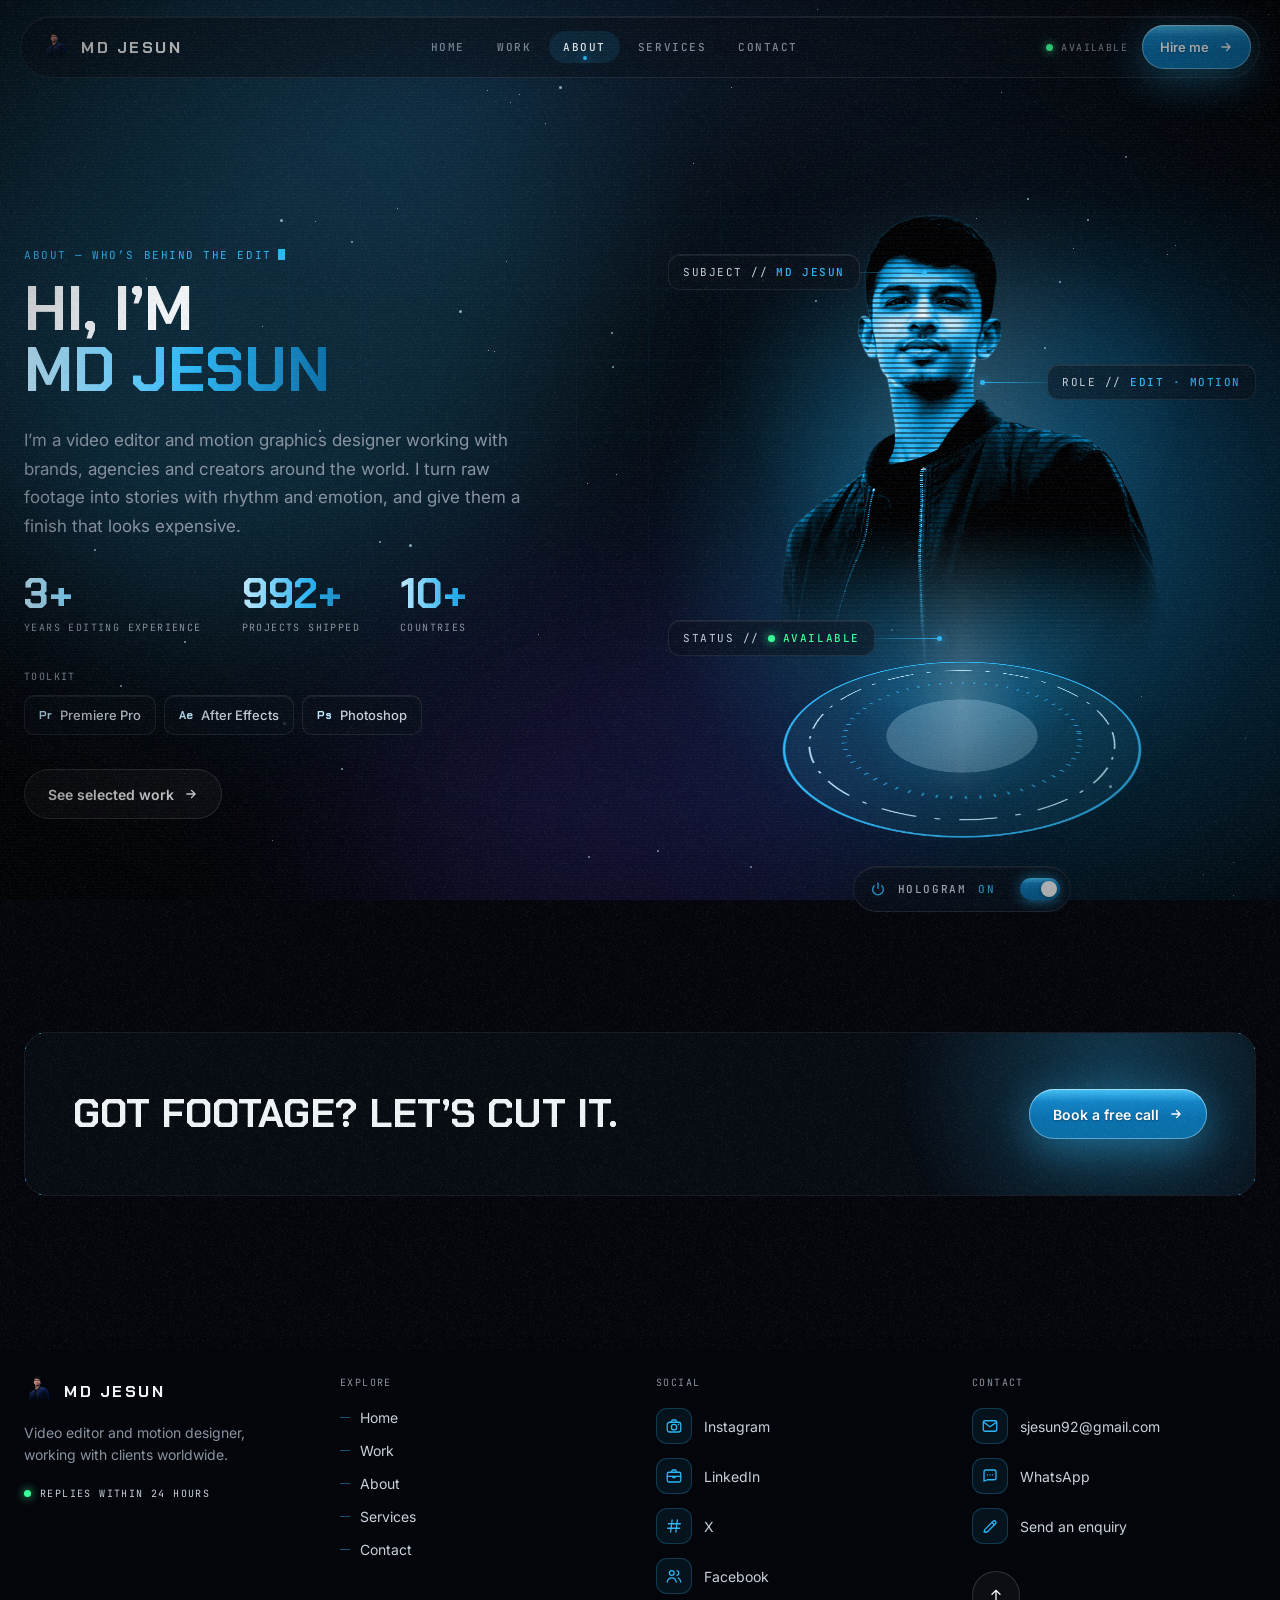
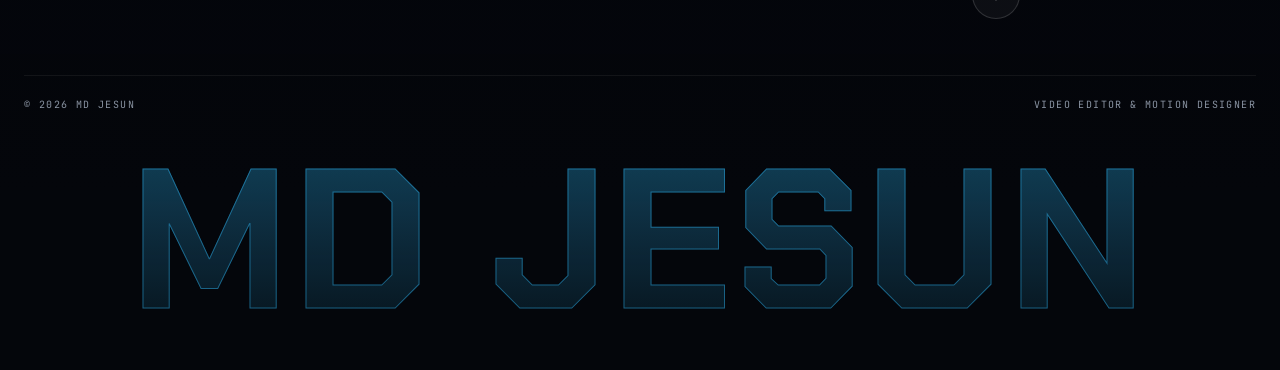
==== about.html @ 1165bc55 "Add files via upload" ====
<!doctype html>
<!-- Static export of the MD Jesun website. Edit content in the Admin Panel (PHP version) and export again. -->
<html lang="en" data-theme="midnight" class="no-intro">
<head>
<meta charset="utf-8">
<meta name="viewport" content="width=device-width, initial-scale=1">
<title>Hi, I’m MD Jesun — MD Jesun</title>
<meta name="description" content="MD Jesun is a video editor and motion graphics designer cutting commercials, YouTube content and brand films for clients worldwide.">
<meta name="theme-color" content="#04060B">
<meta property="og:type" content="website">
<meta property="og:title" content="Hi, I’m MD Jesun — MD Jesun">
<meta property="og:description" content="MD Jesun is a video editor and motion graphics designer cutting commercials, YouTube content and brand films for clients worldwide.">
<link rel="icon" href="assets/img/favicon.svg?v=1793977056">
<link rel="preconnect" href="https://fonts.googleapis.com">
<link rel="preconnect" href="https://fonts.gstatic.com" crossorigin>
<link href="https://fonts.googleapis.com/css2?family=Chakra+Petch:wght@500;600;700&amp;family=Inter:wght@400;500;600&amp;family=JetBrains+Mono:wght@400;500;600&amp;display=swap" rel="stylesheet">
<link rel="stylesheet" href="assets/css/themes.css?v=1793976579">
<link rel="stylesheet" href="assets/css/style.css?v=1794069111">
<style>@view-transition{navigation:auto}</style>
</head>
<body>
<div class="site" id="site" data-page="about">
<div class="sprog" aria-hidden="true"><i id="sprog"></i></div>
<div class="bgfx" aria-hidden="true">
<div class="aur aur1"></div><div class="aur aur2"></div><div class="aur aur3"></div>
<div class="bggrid"></div>
<div class="stars s1"></div><div class="stars s2"></div><div class="stars s3"></div>
<div class="streak"></div><div class="streak streak2"></div>
</div>
<div class="fx-vig" aria-hidden="true"></div>
<div class="fx-scan" aria-hidden="true"></div>
<div class="fx-grain" aria-hidden="true"></div>
<div class="cursor" data-cursor-el="1" aria-hidden="true">
<div class="cur-ring" data-cur-ring="1"><i></i><span class="cur-lbl"><span class="l-play">Play</span><span class="l-drag">Drag</span><span class="l-view">View</span></span></div>
<div class="cur-dot" data-cur-dot="1"></div>
</div>
<header class="nav-wrap">
<nav class="nav glass" aria-label="Main">
<a class="brand" href="/" aria-label="MD Jesun, home">
<img class="brand-logo" src="uploads/holo-jesun-20261107-160005-092f34.webp?v=1794075524" alt="" width="30" height="30"><span class="display" style="font-weight: 700; font-size: 16px; letter-spacing: .16em">MD Jesun</span>
</a>
<div class="navlinks">
<a class="navlink" href="/">Home</a>
<a class="navlink" href="/portfolio">Work</a>
<a class="navlink active" href="/about" aria-current="page">About</a>
<a class="navlink" href="/services">Services</a>
<a class="navlink" href="/contact">Contact</a>
</div>
<div class="nav-right">
<span class="avail mono"><span class="gdot"></span>Available</span>
<a class="btn btn-primary btn-sm" href="/contact" data-magnet="1">Hire me<svg width="14" height="14" viewBox="0 0 24 24" fill="none" stroke="currentColor" stroke-width="2.2" stroke-linecap="round" aria-hidden="true"><path d="M5 12h14M13 6l6 6-6 6"></path></svg></a>
<button class="menu-btn" id="menuBtn" type="button" aria-label="Menu" aria-expanded="false" aria-controls="mmenu"><svg width="18" height="18" viewBox="0 0 24 24" fill="none" stroke="currentColor" stroke-width="2" stroke-linecap="round" aria-hidden="true"><path d="M4 8h16M4 16h16"></path></svg></button>
</div>
</nav>
<div class="mmenu glass" id="mmenu" hidden>
<a class="mlink" href="/">Home</a>
<a class="mlink" href="/portfolio">Work</a>
<a class="mlink" href="/about">About</a>
<a class="mlink" href="/services">Services</a>
<a class="mlink" href="/contact">Contact</a>
<a class="btn btn-primary" href="/contact">Hire me</a>
</div>
</header>
<main style="position: relative; z-index: 1">
<section id="about" class="about-sec sec" data-sec="about" data-chapter="About — Who’s behind the edit">
<div class="about-inner">
<div class="about-copy">
<div class="mono eyebrow tw" data-scr="1" style="--n:29">About — Who’s behind the edit</div><h1 class="display h2 rv-t"><span class="ln"><span>Hi, I’m</span></span><span class="ln"><span class="grad">MD Jesun</span></span></h1><div class="lead rv" style="margin-top: 24px; max-width: 520px"><p>I’m a video editor and motion graphics designer working with brands, agencies and creators around the world. I turn raw footage into stories with rhythm and emotion, and give them a finish that looks expensive.</p></div>
<div class="stats">
<div class="stat rv"><div class="stat-n grad" data-count="3+">3+</div><div class="mono stat-l">Years editing experience</div></div><div class="stat rv"><div class="stat-n grad" data-count="1000+">1000+</div><div class="mono stat-l">Projects shipped</div></div><div class="stat rv"><div class="stat-n grad" data-count="10+">10+</div><div class="mono stat-l">Countries</div></div></div>
<div class="mono rv tk-l">Toolkit</div>
<div class="tools">
<span class="tool glass rv"><b>Pr</b>Premiere Pro</span>
<span class="tool glass rv"><b>Ae</b>After Effects</span>
<span class="tool glass rv"><b>Ps</b>Photoshop</span>
</div>
<div class="rv" style="margin-top: 34px"><a class="btn btn-ghost" href="/portfolio" data-magnet="1">See selected work<svg width="14" height="14" viewBox="0 0 24 24" fill="none" stroke="currentColor" stroke-width="2.2" stroke-linecap="round" aria-hidden="true"><path d="M5 12h14M13 6l6 6-6 6"></path></svg></a></div>
</div>

<div class="holo-col">
<div class="holo-stage" id="holoStage" style="--holo-mask: url('/assets/img/holo-jesun.webp')">
<div class="holo-glow"></div>
<div class="holo-power">
<div class="holo-cone"></div>
<div class="holo-fig">
<div class="holo-wipe">
<div class="holo-reveal">
<div class="silo-h holo-occl"></div>
<img src="assets/img/holo-jesun.webp?v=1793977055" alt="Hologram portrait of MD Jesun">
<div class="silo-h holo-tint"></div>
<div class="silo-h holo-lines"></div>
<div class="silo-h holo-sweep"></div>
</div>
</div>
<div class="silo-h holo-scan"></div>
</div>
<div class="tagw td1" style="left: 0; top: 104px"><div class="tag glass mono float">Subject // <b>MD Jesun</b></div><span class="tline tl-r"></span></div>
<div class="tagw td2" style="right: 0; top: 214px"><div class="tag glass mono float" style="animation-delay: -2s">Role // <b>Edit · Motion</b></div><span class="tline tl-l"></span></div>
<div class="tagw td3" style="left: 0; top: 470px"><div class="tag glass mono float" style="animation-delay: -4s">Status // <span class="gdot"></span><b style="color: #3BFF9A">Available</b></div><span class="tline tl-r"></span></div>
</div>
<div class="holo-base">
<svg viewBox="0 0 460 460" width="460" height="460" aria-hidden="true" style="overflow: visible">
<circle cx="230" cy="230" r="218" style="fill: rgb(var(--b) / .10); stroke: rgb(var(--b))" stroke-width="3"></circle>
<g style="transform-origin: 230px 230px; animation: spin 14s linear infinite"><circle cx="230" cy="230" r="188" fill="none" style="stroke: rgb(var(--ice))" stroke-width="2" stroke-dasharray="40 20 6 20"></circle></g>
<g style="transform-origin: 230px 230px; animation: spin 22s linear infinite reverse"><circle cx="230" cy="230" r="146" fill="none" style="stroke: rgb(var(--b) / .8)" stroke-width="6" stroke-dasharray="2 14"></circle></g>
<circle cx="230" cy="230" r="94" style="fill: rgb(var(--ice) / .25)"></circle>
</svg>
</div>
<div class="holo-flash"></div>
</div>
<div class="holo-ctrl rv">
<button class="holo-toggle glass" id="holoBtn" type="button" aria-pressed="true" aria-label="Hologram power"><span class="ht-ico"><svg width="16" height="16" viewBox="0 0 24 24" fill="none" stroke="currentColor" stroke-width="2" stroke-linecap="round" aria-hidden="true"><path d="M12 3v8M6.3 7.2a8 8 0 1 0 11.4 0"></path></svg></span><span>Hologram</span><span class="ht-state" id="holoState">On</span><span class="ht-sw"></span></button>
</div>
</div>
</div>
</section>


<section class="band sec" data-sec="band">
<div class="band-in hud rv rv-card">
<p class="band-t">Got footage? Let’s cut it.</p>
<a class="btn btn-primary" href="/contact" style="position: relative" data-magnet="1">Book a free call<svg width="14" height="14" viewBox="0 0 24 24" fill="none" stroke="currentColor" stroke-width="2.2" stroke-linecap="round" aria-hidden="true"><path d="M5 12h14M13 6l6 6-6 6"></path></svg></a>
</div>
</section>
<footer class="footer sec" data-sec="footer">
<div class="foot-top">
<div class="rv">
<a class="brand" href="/" aria-label="MD Jesun, home"><img class="brand-logo" src="uploads/holo-jesun-20261107-160005-092f34.webp?v=1794075524" alt="" width="30" height="30"><span class="display" style="font-weight: 700; font-size: 16px; letter-spacing: .16em">MD Jesun</span></a>
<p class="foot-about">Video editor and motion designer, working with clients worldwide.</p>
<div class="foot-status mono"><span class="gdot"></span>Replies within 24 hours</div>
</div>
<div class="rv"><div class="mono foot-h">Explore</div><div class="foot-links">
<a class="flink fl-nav" href="/"><span class="fl-dash" aria-hidden="true"></span><span class="fl-t">Home</span></a><a class="flink fl-nav" href="/portfolio"><span class="fl-dash" aria-hidden="true"></span><span class="fl-t">Work</span></a><a class="flink fl-nav" href="/about"><span class="fl-dash" aria-hidden="true"></span><span class="fl-t">About</span></a><a class="flink fl-nav" href="/services"><span class="fl-dash" aria-hidden="true"></span><span class="fl-t">Services</span></a><a class="flink fl-nav" href="/contact"><span class="fl-dash" aria-hidden="true"></span><span class="fl-t">Contact</span></a></div></div>
<div class="rv"><div class="mono foot-h">Social</div><div class="foot-links">
<a class="flink" href="https://www.instagram.com/jesun_video_edits/" target="_blank" rel="noopener" data-magnet="1"><span class="fl-ico"><svg width="18" height="18" viewBox="0 0 24 24" fill="none" stroke="currentColor" stroke-width="1.7" stroke-linecap="round" stroke-linejoin="round" aria-hidden="true"><rect x="3" y="7" width="18" height="13" rx="3"></rect><path d="M8 7l1.6-3h4.8L16 7"></path><circle cx="12" cy="13.5" r="3.6"></circle><path d="M18 10h.01"></path></svg></span><span class="fl-t">Instagram</span><svg class="fl-go" width="12" height="12" viewBox="0 0 24 24" fill="none" stroke="currentColor" stroke-width="2.2" stroke-linecap="round" aria-hidden="true"><path d="M7 17 17 7M9 7h8v8"></path></svg></a><a class="flink" href="https://www.linkedin.com/in/md-jesun-3a6312356/" target="_blank" rel="noopener" data-magnet="1"><span class="fl-ico"><svg width="18" height="18" viewBox="0 0 24 24" fill="none" stroke="currentColor" stroke-width="1.7" stroke-linecap="round" stroke-linejoin="round" aria-hidden="true"><rect x="3" y="7" width="18" height="13" rx="2.2"></rect><path d="M9 7V5.6A1.6 1.6 0 0 1 10.6 4h2.8A1.6 1.6 0 0 1 15 5.6V7M3 12.5h18"></path><path d="M10.5 12.5v1.6h3v-1.6"></path></svg></span><span class="fl-t">LinkedIn</span><svg class="fl-go" width="12" height="12" viewBox="0 0 24 24" fill="none" stroke="currentColor" stroke-width="2.2" stroke-linecap="round" aria-hidden="true"><path d="M7 17 17 7M9 7h8v8"></path></svg></a><a class="flink" href="https://x.com/MD_Jesun001" target="_blank" rel="noopener" data-magnet="1"><span class="fl-ico"><svg width="18" height="18" viewBox="0 0 24 24" fill="none" stroke="currentColor" stroke-width="1.7" stroke-linecap="round" stroke-linejoin="round" aria-hidden="true"><path d="M9.5 4 7.5 20M16.5 4l-2 16M4.5 9h16M3.5 15h16"></path></svg></span><span class="fl-t">X</span><svg class="fl-go" width="12" height="12" viewBox="0 0 24 24" fill="none" stroke="currentColor" stroke-width="2.2" stroke-linecap="round" aria-hidden="true"><path d="M7 17 17 7M9 7h8v8"></path></svg></a><a class="flink" href="https://www.facebook.com/profile.php?id=61558634671074" target="_blank" rel="noopener" data-magnet="1"><span class="fl-ico"><svg width="18" height="18" viewBox="0 0 24 24" fill="none" stroke="currentColor" stroke-width="1.7" stroke-linecap="round" stroke-linejoin="round" aria-hidden="true"><circle cx="9" cy="8" r="3.2"></circle><path d="M3 20c.6-3.6 3-5.6 6-5.6s5.4 2 6 5.6"></path><path d="M16 4.9a3.2 3.2 0 0 1 0 6.2M17.6 14.7c1.9.7 3 2.5 3.4 5.3"></path></svg></span><span class="fl-t">Facebook</span><svg class="fl-go" width="12" height="12" viewBox="0 0 24 24" fill="none" stroke="currentColor" stroke-width="2.2" stroke-linecap="round" aria-hidden="true"><path d="M7 17 17 7M9 7h8v8"></path></svg></a></div></div>
<div class="rv"><div class="mono foot-h">Contact</div><div class="foot-links">
<a class="flink" href="mailto:sjesun92@gmail.com" data-magnet="1"><span class="fl-ico"><svg width="18" height="18" viewBox="0 0 24 24" fill="none" stroke="currentColor" stroke-width="1.7" stroke-linecap="round" stroke-linejoin="round" aria-hidden="true"><rect x="3" y="5" width="18" height="14" rx="2.2"></rect><path d="m3.6 7 8.4 6 8.4-6"></path></svg></span><span class="fl-t">sjesun92@gmail.com</span></a><a class="flink" href="https://wa.me/8801813141875?text=Hi%20Jesun%2C%20I%20have%20a%20video%20project%20I%E2%80%99d%20like%20to%20talk%20about." target="_blank" rel="noopener" data-magnet="1"><span class="fl-ico"><svg width="18" height="18" viewBox="0 0 24 24" fill="none" stroke="currentColor" stroke-width="1.7" stroke-linecap="round" stroke-linejoin="round" aria-hidden="true"><path d="M4 19V6.5A2.5 2.5 0 0 1 6.5 4h11A2.5 2.5 0 0 1 20 6.5v8a2.5 2.5 0 0 1-2.5 2.5H8.5z"></path><path d="M8.6 10.6h.01M12 10.6h.01M15.4 10.6h.01"></path></svg></span><span class="fl-t">WhatsApp</span><svg class="fl-go" width="12" height="12" viewBox="0 0 24 24" fill="none" stroke="currentColor" stroke-width="2.2" stroke-linecap="round" aria-hidden="true"><path d="M7 17 17 7M9 7h8v8"></path></svg></a><a class="flink" href="/contact" data-magnet="1"><span class="fl-ico"><svg width="18" height="18" viewBox="0 0 24 24" fill="none" stroke="currentColor" stroke-width="1.7" stroke-linecap="round" stroke-linejoin="round" aria-hidden="true"><path d="M4 20h4.2L19.5 8.7a2.3 2.3 0 0 0-3.2-3.2L5 16.8z"></path><path d="m14.6 7.2 3.2 3.2"></path></svg></span><span class="fl-t">Send an enquiry</span></a>
</div>
<a class="totop" href="#top" aria-label="Back to top" data-magnet="1"><svg width="16" height="16" viewBox="0 0 24 24" fill="none" stroke="currentColor" stroke-width="2" stroke-linecap="round" aria-hidden="true"><path d="M12 19V5M6 11l6-6 6 6"></path></svg></a>
</div>
</div>
<div class="foot-bottom mono"><span>© 2026 MD Jesun</span><span>Video editor &amp; motion designer</span></div>
<div class="foot-giant" aria-hidden="true">MD Jesun</div>
</footer>
</main>
<div class="lbx" id="lbx" role="dialog" aria-modal="true" aria-label="Video player" aria-hidden="true">
<button class="lbx-close" id="lbxClose" type="button" aria-label="Close video"><svg width="18" height="18" viewBox="0 0 24 24" fill="none" stroke="currentColor" stroke-width="2" stroke-linecap="round" aria-hidden="true"><path d="M6 6l12 12M18 6 6 18"></path></svg></button>
<div class="lbx-frame" id="lbxFrame"></div>
</div>
</div>
<script id="mdj-config" type="application/json">{"autoplay":true,"cursor":true,"timeline":true}</script>
<script src="assets/js/main.js?v=1794068908"></script>
</body>
</html>
---- assets/css/themes.css ----
/* Colour themes for the whole website (and the Admin Panel).
   Each value is "R G B" so it can be used as rgb(var(--b)) or rgb(var(--b) / .5). */
:root,
[data-theme="midnight"] {
  --b: 46 183 246;      /* brand light */
  --ice: 191 234 255;   /* pale highlight */
  --hot: 230 247 255;   /* light-beam core */
  --deep: 10 111 168;   /* deep brand */
  --btn1: 70 196 249;   /* button gradient */
  --btn2: 19 132 198;
  --btn3: 10 114 176;
  --acc2: 91 75 255;    /* second colour in the background glow */
  --bg: 4 6 11;         /* page background */
  --bg2: 5 8 14;        /* section background */
  --bgtop: 10 22 38;    /* glow at the top of the page */
  --surf: 11 15 20;     /* cards */
  --glass: 10 16 26;    /* glass panels */
  --planet: 11 39 64;   /* planet horizon */
  --planet2: 7 16 25;
  --ink: 2 16 24;       /* dark text on bright bands */
  --tx: 242 245 248;    /* headings */
  --tx2: 201 210 220;   /* light body text */
  --mut: 138 148 163;   /* muted text */
}
[data-theme="orange"] {
  --b: 255 122 26;
  --ice: 255 212 178;
  --hot: 255 241 230;
  --deep: 140 54 4;
  --btn1: 255 160 92;
  --btn2: 200 88 12;
  --btn3: 160 64 4;
  --acc2: 255 64 96;
  --bg: 10 9 8;
  --bg2: 13 11 9;
  --bgtop: 38 22 12;
  --surf: 22 19 16;
  --glass: 24 19 15;
  --planet: 60 28 8;
  --planet2: 26 14 7;
  --ink: 26 11 2;
  --tx: 246 242 237;
  --tx2: 218 208 197;
  --mut: 163 152 141;
}
[data-theme="purple"] {
  --b: 155 123 255;
  --ice: 222 211 255;
  --hot: 241 236 255;
  --deep: 80 52 190;
  --btn1: 176 152 255;
  --btn2: 118 88 236;
  --btn3: 92 62 210;
  --acc2: 46 183 246;
  --bg: 7 6 13;
  --bg2: 10 8 18;
  --bgtop: 28 20 52;
  --surf: 18 16 28;
  --glass: 18 15 31;
  --planet: 38 24 76;
  --planet2: 18 12 36;
  --ink: 18 10 42;
  --tx: 244 242 250;
  --tx2: 212 207 228;
  --mut: 152 146 172;
}
[data-theme="emerald"] {
  --b: 34 211 166;
  --ice: 184 245 228;
  --hot: 226 255 247;
  --deep: 7 94 72;
  --btn1: 70 226 185;
  --btn2: 12 128 97;
  --btn3: 8 104 79;
  --acc2: 46 140 246;
  --bg: 4 10 8;
  --bg2: 6 15 12;
  --bgtop: 10 34 26;
  --surf: 12 21 18;
  --glass: 10 22 18;
  --planet: 10 52 40;
  --planet2: 6 24 19;
  --ink: 2 22 15;
  --tx: 240 248 245;
  --tx2: 200 222 214;
  --mut: 138 160 152;
}
---- assets/css/style.css ----
/* MD Jesun — website styles. Colours come from themes.css (switch themes in the Admin Panel). */
@property --p{syntax:'<integer>';inherits:false;initial-value:0}
@property --ang{syntax:'<angle>';inherits:false;initial-value:0deg}
html{scroll-behavior:smooth}
body{margin:0;background:rgb(var(--bg));color:rgb(var(--tx));font-family:Inter,system-ui,sans-serif;-webkit-font-smoothing:antialiased;overflow-x:hidden}
a{color:rgb(var(--b));text-decoration:none}
a:hover{color:rgb(var(--ice))}
*{box-sizing:border-box}
::selection{background:rgb(var(--b));color:rgb(var(--ink))}
.site{position:relative;width:100%;min-height:100vh;overflow-x:clip;--intro:1.75s}
.no-intro .site{--intro:0s}
.no-intro .intro{display:none}
.d0{--d:0.00s}.d1{--d:0.05s}.d2{--d:0.10s}.d3{--d:0.15s}.d4{--d:0.20s}.d5{--d:0.25s}.d6{--d:0.30s}.d7{--d:0.35s}.d8{--d:0.40s}.d9{--d:0.45s}.d10{--d:0.50s}.d11{--d:0.55s}.d12{--d:0.60s}.d13{--d:0.65s}.d14{--d:0.70s}.d15{--d:0.75s}.d16{--d:0.80s}.d17{--d:0.85s}.d18{--d:0.90s}.d19{--d:0.95s}.d20{--d:1.00s}.d21{--d:1.05s}.d22{--d:1.10s}.d23{--d:1.15s}.d24{--d:1.20s}.d25{--d:1.25s}.d26{--d:1.30s}.d27{--d:1.35s}.d28{--d:1.40s}.d29{--d:1.45s}.d30{--d:1.50s}
.n12{--n:12}.n13{--n:13}.n15{--n:15}.n18{--n:18}.n21{--n:21}.n26{--n:26}
.mono{font-family:'JetBrains Mono',ui-monospace,monospace;text-transform:uppercase;letter-spacing:.14em}
.display{font-family:'Chakra Petch',Inter,sans-serif;text-transform:uppercase}
.grad{background:linear-gradient(90deg,rgb(var(--ice)) 0%,rgb(var(--b)) 55%,rgb(var(--deep)) 100%);-webkit-background-clip:text;background-clip:text;color:transparent}
.wrap{max-width:1240px;margin:0 auto}
.eyebrow{display:inline-block;font-size:11px;color:rgb(var(--b));white-space:nowrap}
.eyebrow::after{content:'';display:inline-block;width:7px;height:11px;margin-left:6px;vertical-align:-1px;background:rgb(var(--b));animation:caret 1.1s linear infinite}
@keyframes caret{0%,49%{opacity:1}50%,100%{opacity:0}}
.h2{margin:16px 0 0;font-size:clamp(38px,4.8vw,70px);font-weight:700;line-height:1}
.ln{display:block;overflow:hidden;padding-bottom:.12em;margin-bottom:-.12em}
.ln>span{display:inline-block}
.lead{margin:0;color:rgb(var(--mut));font-size:17px;line-height:1.7}

/* ---------------- animated background ---------------- */
.bgfx{position:fixed;inset:0;z-index:0;overflow:hidden;pointer-events:none;background:radial-gradient(ellipse 80% 60% at 50% 0%,rgb(var(--bgtop)) 0%,rgb(var(--bg)) 62%)}
.aur{position:absolute;border-radius:50%;filter:blur(100px)}
.aur1{width:760px;height:760px;left:-12%;top:-14%;background:rgb(var(--b));opacity:.2;animation:aur1 26s ease-in-out infinite alternate}
.aur2{width:700px;height:700px;right:-14%;top:28%;background:rgb(var(--deep));opacity:.3;animation:aur2 32s ease-in-out infinite alternate}
.aur3{width:560px;height:560px;left:28%;bottom:-26%;background:rgb(var(--acc2));opacity:.15;animation:aur3 38s ease-in-out infinite alternate}
@keyframes aur1{to{transform:translate(80%,45%) scale(1.25)}}
@keyframes aur2{to{transform:translate(-90%,-20%) scale(.85)}}
@keyframes aur3{to{transform:translate(-60%,-70%) scale(1.3)}}
.stars{position:absolute;left:0;top:0;border-radius:50%}
.stars::after{content:'';position:absolute;left:0;top:2000px;width:inherit;height:inherit;border-radius:50%;box-shadow:inherit}
.s1{width:1px;height:1px;box-shadow:974px 1213px rgba(255,255,255,.7),2229px 267px rgba(255,255,255,.7),1515px 1875px rgba(255,255,255,.7),2473px 970px rgba(255,255,255,.7),2379px 134px rgba(255,255,255,.7),2480px 26px rgba(255,255,255,.7),1921px 531px rgba(255,255,255,.7),2256px 479px rgba(255,255,255,.7),785px 1468px rgba(255,255,255,.7),1926px 1107px rgba(255,255,255,.7),2251px 975px rgba(255,255,255,.7),1626px 1308px rgba(255,255,255,.7),616px 474px rgba(255,255,255,.7),621px 1777px rgba(255,255,255,.7),2142px 798px rgba(255,255,255,.7),62px 1375px rgba(255,255,255,.7),262px 326px rgba(255,255,255,.7),2421px 87px rgba(255,255,255,.7),1233px 1597px rgba(255,255,255,.7),127px 1686px rgba(255,255,255,.7),1103px 968px rgba(255,255,255,.7),2436px 1472px rgba(255,255,255,.7),1587px 1462px rgba(255,255,255,.7),1748px 808px rgba(255,255,255,.7),2363px 910px rgba(255,255,255,.7),549px 1799px rgba(255,255,255,.7),1497px 199px rgba(255,255,255,.7),146px 278px rgba(255,255,255,.7),2027px 444px rgba(255,255,255,.7),1056px 1977px rgba(255,255,255,.7),1786px 1595px rgba(255,255,255,.7),1233px 862px rgba(255,255,255,.7),2077px 1706px rgba(255,255,255,.7),1580px 1175px rgba(255,255,255,.7),1437px 1093px rgba(255,255,255,.7),2396px 834px rgba(255,255,255,.7),2393px 475px rgba(255,255,255,.7),1379px 1396px rgba(255,255,255,.7),117px 1753px rgba(255,255,255,.7),1145px 1240px rgba(255,255,255,.7),668px 1430px rgba(255,255,255,.7),1336px 1975px rgba(255,255,255,.7),2219px 1852px rgba(255,255,255,.7),2342px 1165px rgba(255,255,255,.7),426px 1461px rgba(255,255,255,.7),864px 1296px rgba(255,255,255,.7),2349px 546px rgba(255,255,255,.7),1167px 254px rgba(255,255,255,.7),259px 987px rgba(255,255,255,.7),1980px 181px rgba(255,255,255,.7),1409px 1639px rgba(255,255,255,.7),272px 840px rgba(255,255,255,.7),617px 41px rgba(255,255,255,.7),1203px 874px rgba(255,255,255,.7),1700px 1787px rgba(255,255,255,.7),487px 90px rgba(255,255,255,.7),2478px 1258px rgba(255,255,255,.7),184px 773px rgba(255,255,255,.7),2401px 677px rgba(255,255,255,.7),2256px 1804px rgba(255,255,255,.7),1143px 1035px rgba(255,255,255,.7),966px 73px rgba(255,255,255,.7),1268px 14px rgba(255,255,255,.7),315px 221px rgba(255,255,255,.7),2456px 1096px rgba(255,255,255,.7),128px 1943px rgba(255,255,255,.7),808px 1989px rgba(255,255,255,.7),1670px 597px rgba(255,255,255,.7),2500px 539px rgba(255,255,255,.7),639px 1412px rgba(255,255,255,.7),173px 1777px rgba(255,255,255,.7),1391px 642px rgba(255,255,255,.7),1475px 1963px rgba(255,255,255,.7),566px 1836px rgba(255,255,255,.7),1547px 771px rgba(255,255,255,.7),1885px 1781px rgba(255,255,255,.7),2130px 790px rgba(255,255,255,.7),2439px 1394px rgba(255,255,255,.7),2290px 210px rgba(255,255,255,.7),2540px 1992px rgba(255,255,255,.7),2076px 555px rgba(255,255,255,.7),1766px 1299px rgba(255,255,255,.7),973px 1917px rgba(255,255,255,.7),1233px 895px rgba(255,255,255,.7),1057px 1067px rgba(255,255,255,.7),1241px 1123px rgba(255,255,255,.7),1388px 23px rgba(255,255,255,.7),1700px 1187px rgba(255,255,255,.7),1289px 41px rgba(255,255,255,.7),1542px 1261px rgba(255,255,255,.7),2413px 1294px rgba(255,255,255,.7),545px 123px rgba(255,255,255,.7),1361px 954px rgba(255,255,255,.7),1445px 1391px rgba(255,255,255,.7),1444px 1246px rgba(255,255,255,.7),1142px 1511px rgba(255,255,255,.7),2005px 45px rgba(255,255,255,.7),2414px 124px rgba(255,255,255,.7),87px 1972px rgba(255,255,255,.7),1512px 514px rgba(255,255,255,.7),1869px 611px rgba(255,255,255,.7),2427px 1231px rgba(255,255,255,.7),1310px 363px rgba(255,255,255,.7),1490px 379px rgba(255,255,255,.7),1280px 1552px rgba(255,255,255,.7),1512px 1728px rgba(255,255,255,.7),2439px 540px rgba(255,255,255,.7),1230px 1612px rgba(255,255,255,.7),1544px 214px rgba(255,255,255,.7),110px 1989px rgba(255,255,255,.7),2331px 1400px rgba(255,255,255,.7),538px 634px rgba(255,255,255,.7),2048px 455px rgba(255,255,255,.7),1103px 488px rgba(255,255,255,.7),1342px 383px rgba(255,255,255,.7),1782px 1330px rgba(255,255,255,.7),397px 208px rgba(255,255,255,.7),2460px 659px rgba(255,255,255,.7),1367px 1382px rgba(255,255,255,.7),919px 897px rgba(255,255,255,.7),693px 163px rgba(255,255,255,.7),1379px 1519px rgba(255,255,255,.7),893px 1812px rgba(255,255,255,.7),2328px 923px rgba(255,255,255,.7),1108px 460px rgba(255,255,255,.7),495px 69px rgba(255,255,255,.7),2169px 1961px rgba(255,255,255,.7),781px 645px rgba(255,255,255,.7),2354px 375px rgba(255,255,255,.7),1141px 696px rgba(255,255,255,.7),350px 1651px rgba(255,255,255,.7),2536px 707px rgba(255,255,255,.7),2414px 265px rgba(255,255,255,.7),1725px 597px rgba(255,255,255,.7),2123px 1625px rgba(255,255,255,.7),1110px 951px rgba(255,255,255,.7),1418px 1298px rgba(255,255,255,.7),1707px 594px rgba(255,255,255,.7),1719px 1163px rgba(255,255,255,.7),1677px 72px rgba(255,255,255,.7),1692px 319px rgba(255,255,255,.7),817px 9px rgba(255,255,255,.7),1955px 1931px rgba(255,255,255,.7),2550px 1044px rgba(255,255,255,.7),1779px 1144px rgba(255,255,255,.7),909px 66px rgba(255,255,255,.7),1870px 1713px rgba(255,255,255,.7),2125px 1972px rgba(255,255,255,.7),1183px 1113px rgba(255,255,255,.7),1397px 1822px rgba(255,255,255,.7),931px 1764px rgba(255,255,255,.7),278px 1757px rgba(255,255,255,.7),2411px 1988px rgba(255,255,255,.7),1175px 245px rgba(255,255,255,.7),1001px 92px rgba(255,255,255,.7),143px 1850px rgba(255,255,255,.7),2098px 1892px rgba(255,255,255,.7),812px 1836px rgba(255,255,255,.7),1760px 1181px rgba(255,255,255,.7),202px 26px rgba(255,255,255,.7),1970px 1526px rgba(255,255,255,.7),494px 351px rgba(255,255,255,.7),2061px 614px rgba(255,255,255,.7),979px 1357px rgba(255,255,255,.7),81px 1075px rgba(255,255,255,.7),2199px 847px rgba(255,255,255,.7),218px 1923px rgba(255,255,255,.7),2507px 232px rgba(255,255,255,.7),1398px 256px rgba(255,255,255,.7),1034px 1990px rgba(255,255,255,.7),2215px 977px rgba(255,255,255,.7),251px 720px rgba(255,255,255,.7),904px 404px rgba(255,255,255,.7),500px 1094px rgba(255,255,255,.7),488px 350px rgba(255,255,255,.7),980px 1621px rgba(255,255,255,.7),1121px 1887px rgba(255,255,255,.7),526px 1686px rgba(255,255,255,.7),30px 998px rgba(255,255,255,.7),2338px 1766px rgba(255,255,255,.7),1639px 102px rgba(255,255,255,.7),1111px 508px rgba(255,255,255,.7),1100px 1265px rgba(255,255,255,.7),2159px 1064px rgba(255,255,255,.7),1732px 104px rgba(255,255,255,.7),1936px 661px rgba(255,255,255,.7),7px 1755px rgba(255,255,255,.7),224px 1587px rgba(255,255,255,.7),519px 94px rgba(255,255,255,.7),510px 102px rgba(255,255,255,.7),280px 988px rgba(255,255,255,.7),135px 1749px rgba(255,255,255,.7),352px 1055px rgba(255,255,255,.7),2056px 1003px rgba(255,255,255,.7),1293px 321px rgba(255,255,255,.7),1288px 146px rgba(255,255,255,.7),1438px 790px rgba(255,255,255,.7),1595px 1201px rgba(255,255,255,.7),1245px 738px rgba(255,255,255,.7),1085px 391px rgba(255,255,255,.7),1346px 877px rgba(255,255,255,.7),506px 261px rgba(255,255,255,.7),2275px 7px rgba(255,255,255,.7),1557px 1628px rgba(255,255,255,.7),327px 1160px rgba(255,255,255,.7),731px 87px rgba(255,255,255,.7),1528px 943px rgba(255,255,255,.7),2475px 1331px rgba(255,255,255,.7),2217px 778px rgba(255,255,255,.7),177px 1275px rgba(255,255,255,.7),1767px 108px rgba(255,255,255,.7),1525px 1285px rgba(255,255,255,.7),2032px 1556px rgba(255,255,255,.7),1290px 861px rgba(255,255,255,.7),1713px 943px rgba(255,255,255,.7),73px 501px rgba(255,255,255,.7),895px 1097px rgba(255,255,255,.7),1106px 1423px rgba(255,255,255,.7),2416px 146px rgba(255,255,255,.7),1740px 459px rgba(255,255,255,.7),1744px 266px rgba(255,255,255,.7),115px 1917px rgba(255,255,255,.7),1333px 766px rgba(255,255,255,.7),2289px 1619px rgba(255,255,255,.7),1073px 248px rgba(255,255,255,.7),1901px 1414px rgba(255,255,255,.7),504px 1923px rgba(255,255,255,.7),2171px 1622px rgba(255,255,255,.7),1541px 1367px rgba(255,255,255,.7),444px 1502px rgba(255,255,255,.7),1304px 1154px rgba(255,255,255,.7),2178px 211px rgba(255,255,255,.7),2407px 1467px rgba(255,255,255,.7),20px 969px rgba(255,255,255,.7),587px 483px rgba(255,255,255,.7),1592px 90px rgba(255,255,255,.7),2159px 188px rgba(255,255,255,.7),2311px 203px rgba(255,255,255,.7),1539px 366px rgba(255,255,255,.7),96px 699px rgba(255,255,255,.7),496px 52px rgba(255,255,255,.7),471px 1379px rgba(255,255,255,.7),1973px 1712px rgba(255,255,255,.7),1165px 1185px rgba(255,255,255,.7),1226px 1635px rgba(255,255,255,.7),363px 74px rgba(255,255,255,.7),2308px 1047px rgba(255,255,255,.7),2166px 1464px rgba(255,255,255,.7),976px 218px rgba(255,255,255,.7),2271px 1533px rgba(255,255,255,.7),409px 1913px rgba(255,255,255,.7),2266px 125px rgba(255,255,255,.7),2253px 664px rgba(255,255,255,.7),2310px 369px rgba(255,255,255,.7),316px 495px rgba(255,255,255,.7),736px 1322px rgba(255,255,255,.7),1023px 930px rgba(255,255,255,.7),2523px 1433px rgba(255,255,255,.7),1612px 517px rgba(255,255,255,.7),1505px 1227px rgba(255,255,255,.7);animation:starUp 140s linear infinite}
.s2{width:2px;height:2px;box-shadow:1624px 1922px rgb(var(--ice) / .85),1434px 1139px rgb(var(--ice) / .85),1713px 1979px rgb(var(--ice) / .85),341px 768px rgb(var(--ice) / .85),2049px 481px rgb(var(--ice) / .85),1690px 1727px rgb(var(--ice) / .85),657px 850px rgb(var(--ice) / .85),2328px 1548px rgb(var(--ice) / .85),2374px 1380px rgb(var(--ice) / .85),2118px 1404px rgb(var(--ice) / .85),1981px 319px rgb(var(--ice) / .85),1642px 1837px rgb(var(--ice) / .85),611px 332px rgb(var(--ice) / .85),392px 1019px rgb(var(--ice) / .85),1980px 1877px rgb(var(--ice) / .85),2118px 1947px rgb(var(--ice) / .85),1814px 1201px rgb(var(--ice) / .85),762px 279px rgb(var(--ice) / .85),1095px 1540px rgb(var(--ice) / .85),815px 300px rgb(var(--ice) / .85),2398px 1055px rgb(var(--ice) / .85),1289px 1914px rgb(var(--ice) / .85),951px 1743px rgb(var(--ice) / .85),2203px 1952px rgb(var(--ice) / .85),1211px 1374px rgb(var(--ice) / .85),1692px 1219px rgb(var(--ice) / .85),2394px 1197px rgb(var(--ice) / .85),1094px 1821px rgb(var(--ice) / .85),891px 629px rgb(var(--ice) / .85),94px 549px rgb(var(--ice) / .85),1963px 1646px rgb(var(--ice) / .85),1567px 410px rgb(var(--ice) / .85),705px 1167px rgb(var(--ice) / .85),1476px 489px rgb(var(--ice) / .85),1319px 988px rgb(var(--ice) / .85),588px 856px rgb(var(--ice) / .85),1964px 1436px rgb(var(--ice) / .85),2453px 421px rgb(var(--ice) / .85),1917px 1188px rgb(var(--ice) / .85),2281px 56px rgb(var(--ice) / .85),1971px 1476px rgb(var(--ice) / .85),296px 1754px rgb(var(--ice) / .85),1639px 1603px rgb(var(--ice) / .85),187px 957px rgb(var(--ice) / .85),940px 1824px rgb(var(--ice) / .85),961px 1327px rgb(var(--ice) / .85),283px 1963px rgb(var(--ice) / .85),890px 1748px rgb(var(--ice) / .85),1041px 495px rgb(var(--ice) / .85),776px 1588px rgb(var(--ice) / .85),1059px 281px rgb(var(--ice) / .85),766px 1273px rgb(var(--ice) / .85),150px 1842px rgb(var(--ice) / .85),1044px 347px rgb(var(--ice) / .85),184px 641px rgb(var(--ice) / .85),750px 866px rgb(var(--ice) / .85),372px 1492px rgb(var(--ice) / .85),351px 241px rgb(var(--ice) / .85),379px 541px rgb(var(--ice) / .85),1195px 73px rgb(var(--ice) / .85),1460px 926px rgb(var(--ice) / .85),2376px 1503px rgb(var(--ice) / .85),1378px 14px rgb(var(--ice) / .85),120px 685px rgb(var(--ice) / .85),1357px 893px rgb(var(--ice) / .85),1555px 995px rgb(var(--ice) / .85),319px 430px rgb(var(--ice) / .85),2396px 1520px rgb(var(--ice) / .85),2006px 800px rgb(var(--ice) / .85),513px 1114px rgb(var(--ice) / .85),1305px 244px rgb(var(--ice) / .85),1125px 156px rgb(var(--ice) / .85),1771px 230px rgb(var(--ice) / .85),1795px 1816px rgb(var(--ice) / .85),2160px 1861px rgb(var(--ice) / .85),1027px 198px rgb(var(--ice) / .85),2161px 1927px rgb(var(--ice) / .85),1532px 1389px rgb(var(--ice) / .85),1509px 1550px rgb(var(--ice) / .85),1844px 605px rgb(var(--ice) / .85),1087px 219px rgb(var(--ice) / .85),1386px 1377px rgb(var(--ice) / .85),2318px 1098px rgb(var(--ice) / .85),2153px 232px rgb(var(--ice) / .85),2022px 1041px rgb(var(--ice) / .85),1442px 121px rgb(var(--ice) / .85),1205px 1389px rgb(var(--ice) / .85),2319px 1520px rgb(var(--ice) / .85),745px 1322px rgb(var(--ice) / .85),612px 366px rgb(var(--ice) / .85);animation:starUp 90s linear infinite;opacity:.8}
.s3{width:3px;height:3px;box-shadow:1518px 1822px rgb(var(--ice)),1860px 252px rgb(var(--ice)),443px 1908px rgb(var(--ice)),2292px 289px rgb(var(--ice)),1357px 1320px rgb(var(--ice)),2447px 860px rgb(var(--ice)),2272px 615px rgb(var(--ice)),765px 937px rgb(var(--ice)),1975px 639px rgb(var(--ice)),722px 1444px rgb(var(--ice)),280px 219px rgb(var(--ice)),742px 1545px rgb(var(--ice)),2268px 1112px rgb(var(--ice)),2358px 1514px rgb(var(--ice)),1605px 735px rgb(var(--ice)),409px 544px rgb(var(--ice)),1109px 785px rgb(var(--ice)),219px 1786px rgb(var(--ice)),559px 86px rgb(var(--ice)),1960px 1033px rgb(var(--ice)),1111px 506px rgb(var(--ice)),2108px 725px rgb(var(--ice)),1363px 1935px rgb(var(--ice)),1652px 917px rgb(var(--ice)),2217px 1657px rgb(var(--ice)),283px 722px rgb(var(--ice)),2039px 1734px rgb(var(--ice)),459px 310px rgb(var(--ice)),1107px 1208px rgb(var(--ice)),408px 1395px rgb(var(--ice));animation:starUp 60s linear infinite,twinkle 4s ease-in-out infinite;opacity:.7}
@keyframes starUp{to{transform:translateY(-2000px)}}
@keyframes twinkle{50%{opacity:.25}}
.bggrid{position:absolute;inset:0;background:linear-gradient(rgb(var(--b) / .045) 1px,transparent 1px) 0 0/72px 72px,linear-gradient(90deg,rgb(var(--b) / .045) 1px,transparent 1px) 0 0/72px 72px;-webkit-mask-image:radial-gradient(ellipse 70% 60% at 50% 40%,#000,transparent);mask-image:radial-gradient(ellipse 70% 60% at 50% 40%,#000,transparent);animation:gridpan 30s linear infinite}
@keyframes gridpan{to{background-position:0 72px,72px 0}}
.streak{position:absolute;top:8%;right:-10%;width:260px;height:1px;background:linear-gradient(90deg,transparent,rgb(var(--ice)),rgb(var(--b)));box-shadow:0 0 12px rgb(var(--b));opacity:0;animation:streak 11s ease-in infinite}
.streak2{top:34%;animation-delay:-5s;animation-duration:14s}
@keyframes streak{0%{opacity:0;transform:rotate(-24deg) translateX(0)}2%{opacity:1}9%{opacity:0;transform:rotate(-24deg) translateX(-1800px)}100%{opacity:0;transform:rotate(-24deg) translateX(-1800px)}}
.fx-vig{position:fixed;inset:0;z-index:297;pointer-events:none;background:radial-gradient(ellipse at center,transparent 58%,rgba(0,0,0,.5))}
.fx-scan{position:fixed;inset:0;z-index:298;pointer-events:none;background:repeating-linear-gradient(0deg,rgba(255,255,255,.016) 0 1px,transparent 1px 3px)}
.fx-grain{position:fixed;left:-50%;top:-50%;width:200%;height:200%;z-index:299;pointer-events:none;background:url(../img/grain.webp) repeat;opacity:.5;animation:grain 1s steps(5) infinite}
@keyframes grain{0%{transform:translate(0,0)}20%{transform:translate(-7%,4%)}40%{transform:translate(5%,-6%)}60%{transform:translate(-3%,8%)}80%{transform:translate(8%,2%)}100%{transform:translate(0,0)}}

/* ---------------- intro loader ---------------- */
.intro{position:fixed;inset:0;z-index:1000;pointer-events:none;animation:introGone .01s linear 2.4s forwards}
@keyframes introGone{to{visibility:hidden}}
.intro-top,.intro-bot{position:absolute;left:0;right:0;height:50.5%;background:rgb(var(--bg))}
.intro-top{top:0;animation:shutTop .8s cubic-bezier(.76,0,.24,1) 1.6s forwards}
.intro-bot{bottom:0;animation:shutBot .8s cubic-bezier(.76,0,.24,1) 1.6s forwards}
@keyframes shutTop{to{transform:translateY(-101%)}}
@keyframes shutBot{to{transform:translateY(101%)}}
.intro-line{position:absolute;left:0;right:0;top:50%;height:2px;margin-top:-1px;background:rgb(var(--hot));box-shadow:0 0 14px rgb(var(--b)),0 0 50px rgb(var(--b));transform:scaleX(0);animation:lineIn .4s cubic-bezier(.65,0,.35,1) 1.25s forwards,lineOut .5s ease 1.85s forwards}
@keyframes lineIn{to{transform:scaleX(1)}}
@keyframes lineOut{from{opacity:1;transform:scaleX(1)}to{opacity:0;transform:scaleX(1) scaleY(.2)}}
.intro-core{position:absolute;inset:0;display:flex;flex-direction:column;align-items:center;justify-content:center;gap:16px;animation:coreOut .35s ease 1.15s forwards}
@keyframes coreOut{to{opacity:0;transform:scale(.96)}}
.intro-logo .strk{stroke-dasharray:140;stroke-dashoffset:140;animation:drawIn .9s cubic-bezier(.65,0,.35,1) .1s forwards}
.intro-logo .fillp{opacity:0;animation:fadeIn .4s ease .75s forwards}
@keyframes drawIn{to{stroke-dashoffset:0}}
@keyframes fadeIn{from{opacity:0}to{opacity:1}}
.intro-name{font:700 15px 'Chakra Petch',sans-serif;letter-spacing:.42em;color:rgb(var(--tx));text-transform:uppercase;margin-right:-.42em}
.intro-bar{width:180px;height:2px;background:rgba(255,255,255,.1);overflow:hidden;border-radius:2px}
.intro-bar span{display:block;height:100%;background:rgb(var(--b));box-shadow:0 0 10px rgb(var(--b));transform-origin:0 50%;transform:scaleX(0);animation:barIn 1s cubic-bezier(.65,0,.35,1) .1s forwards}
@keyframes barIn{to{transform:scaleX(1)}}
.intro-num{font:500 11px 'JetBrains Mono',monospace;letter-spacing:.2em;color:rgb(var(--mut));counter-reset:p var(--p);animation:count 1s cubic-bezier(.65,0,.35,1) .1s forwards}
.intro-num::before{content:'Loading edit suite  ' counter(p)}
.intro-num::after{content:'%'}
@keyframes count{to{--p:100}}

/* ---------------- cursor ---------------- */
.cursor{display:none}
@media (hover:hover) and (pointer:fine){.cursor{display:block}}
.cur-ring,.cur-dot{position:fixed;left:0;top:0;z-index:500;pointer-events:none;will-change:transform;transition:opacity .3s}
.cur-dot{width:6px;height:6px;margin:-3px 0 0 -3px;border-radius:50%;background:rgb(var(--ice));box-shadow:0 0 10px rgb(var(--b))}
.cur-ring{width:40px;height:40px;margin:-20px 0 0 -20px}
.cur-ring i{position:absolute;inset:0;border-radius:50%;border:1px solid rgb(var(--ice) / .55);transition:transform .45s cubic-bezier(.22,1,.36,1),background .3s,border-color .3s}
.cursor:not([data-on="1"]) .cur-ring,.cursor:not([data-on="1"]) .cur-dot{opacity:0}
.cursor[data-state="link"] .cur-ring i{transform:scale(1.5);border-color:rgb(var(--b));background:rgb(var(--b) / .08)}
.cursor[data-state="play"] .cur-ring i,.cursor[data-state="drag"] .cur-ring i,.cursor[data-state="view"] .cur-ring i{transform:scale(2.3);background:rgb(var(--btn3) / .94);border-color:rgb(var(--b))}
.cursor[data-state="play"] .cur-dot,.cursor[data-state="drag"] .cur-dot,.cursor[data-state="view"] .cur-dot{opacity:0}
.cur-lbl{position:absolute;left:50%;top:50%;transform:translate(-50%,-50%);font:600 9px 'JetBrains Mono',monospace;letter-spacing:.14em;text-transform:uppercase;color:#FFFFFF;white-space:nowrap}
.cur-lbl span{display:none}
.cursor[data-state="play"] .l-play,.cursor[data-state="drag"] .l-drag,.cursor[data-state="view"] .l-view{display:inline}

/* ---------------- nav ---------------- */
.nav-wrap{position:fixed;top:16px;left:0;right:0;z-index:200;display:flex;flex-direction:column;align-items:center;padding:0 20px;animation:navIn 1s cubic-bezier(.22,1,.36,1) calc(var(--intro) + 1s) backwards}
@keyframes navIn{from{opacity:0;transform:translateY(-24px)}}
.nav{width:100%;max-width:1240px;height:62px;border-radius:999px;display:flex;align-items:center;justify-content:space-between;gap:16px;padding:0 8px 0 20px;transition:height .4s,background .4s,box-shadow .4s}
.scrolled .nav{height:56px;background:rgb(var(--glass) / .74);box-shadow:0 10px 40px rgba(0,0,0,.45),inset 0 1px 0 rgba(255,255,255,.08)}
.brand{display:flex;align-items:center;gap:10px;color:rgb(var(--tx))}
.brand:hover{color:rgb(var(--tx))}
.navlinks{display:flex;gap:4px}
.navlink{position:relative;padding:9px 14px;border-radius:999px;color:rgb(var(--mut));font:500 11px 'JetBrains Mono',monospace;letter-spacing:.14em;text-transform:uppercase;transition:color .3s,background .3s}
.navlink:hover{color:rgb(var(--tx))}
.navlink.active{color:rgb(var(--tx));background:rgb(var(--b) / .12)}
.navlink.active::after{content:'';position:absolute;left:50%;bottom:3px;width:4px;height:4px;margin-left:-2px;border-radius:50%;background:rgb(var(--b));box-shadow:0 0 8px rgb(var(--b))}
.nav-right{display:flex;align-items:center;gap:14px}
.avail{display:flex;align-items:center;gap:8px;font-size:10px;color:rgb(var(--mut))}
.gdot{display:inline-block;width:7px;height:7px;border-radius:50%;background:#3BFF9A;box-shadow:0 0 10px #3BFF9A;animation:blink 2.2s infinite}
.menu-btn{display:none;width:44px;height:44px;border-radius:50%;border:1px solid rgba(255,255,255,.14);background:rgba(255,255,255,.04);color:rgb(var(--tx));align-items:center;justify-content:center;cursor:pointer}
.mmenu{width:100%;max-width:1240px;margin-top:8px;border-radius:24px;padding:12px;display:flex;flex-direction:column;gap:4px}
.mlink{padding:14px 16px;border-radius:14px;color:rgb(var(--tx));font:700 20px 'Chakra Petch',sans-serif;text-transform:uppercase}
.mlink:hover{background:rgb(var(--b) / .1);color:rgb(var(--tx))}

/* ---------------- shared ui ---------------- */
.btn{position:relative;overflow:hidden;display:inline-flex;align-items:center;justify-content:center;gap:10px;height:50px;padding:0 24px;border-radius:999px;font:600 14px Inter,sans-serif;cursor:pointer;border:0;white-space:nowrap;transition:transform .5s cubic-bezier(.22,1,.36,1),box-shadow .5s,background .3s,color .3s}
.btn::after{content:'';position:absolute;inset:0;background:linear-gradient(110deg,transparent 35%,rgba(255,255,255,.5) 50%,transparent 65%);transform:translateX(-130%);transition:transform .8s cubic-bezier(.22,1,.36,1);pointer-events:none}
.btn:hover::after{transform:translateX(130%)}
.btn svg{transition:transform .4s cubic-bezier(.22,1,.36,1)}
.btn:hover svg{transform:translateX(3px)}
.btn-primary{background:linear-gradient(180deg,rgb(var(--btn1)) 0%,rgb(var(--btn2)) 26%,rgb(var(--btn3)) 58%,rgb(var(--deep)) 100%);color:#FFFFFF;text-shadow:0 1px 2px rgb(var(--ink) / .35);box-shadow:0 0 0 1px rgb(var(--ice) / .45) inset,0 1px 0 rgba(255,255,255,.35) inset,0 10px 40px rgb(var(--b) / .45)}
.btn-primary:hover{color:#FFFFFF;transform:translateY(-2px);box-shadow:0 0 0 1px rgb(var(--ice) / .75) inset,0 1px 0 rgba(255,255,255,.45) inset,0 16px 60px rgb(var(--b) / .7)}
.btn-ghost{background:rgba(255,255,255,.04);color:rgb(var(--tx));box-shadow:0 0 0 1px rgba(255,255,255,.14) inset;backdrop-filter:blur(10px);-webkit-backdrop-filter:blur(10px)}
.btn-ghost:hover{color:rgb(var(--tx));background:rgba(255,255,255,.08);transform:translateY(-2px)}
.btn-sm{height:44px;padding:0 18px;font-size:13px}
.glass{background:rgb(var(--glass) / .5);backdrop-filter:blur(18px);-webkit-backdrop-filter:blur(18px);border:1px solid rgba(255,255,255,.09);box-shadow:inset 0 1px 0 rgba(255,255,255,.08)}
.hud{background-color:rgb(var(--glass) / .5);background-image:linear-gradient(rgb(var(--b)),rgb(var(--b))),linear-gradient(rgb(var(--b)),rgb(var(--b))),linear-gradient(rgb(var(--b)),rgb(var(--b))),linear-gradient(rgb(var(--b)),rgb(var(--b))),linear-gradient(rgb(var(--b)),rgb(var(--b))),linear-gradient(rgb(var(--b)),rgb(var(--b))),linear-gradient(rgb(var(--b)),rgb(var(--b))),linear-gradient(rgb(var(--b)),rgb(var(--b)));background-repeat:no-repeat;background-size:16px 1px,1px 16px,16px 1px,1px 16px,16px 1px,1px 16px,16px 1px,1px 16px;background-position:top left,top left,top right,top right,bottom left,bottom left,bottom right,bottom right;border:1px solid rgba(255,255,255,.07)}
.rec{display:inline-block;width:8px;height:8px;border-radius:50%;background:#FF3B3B;box-shadow:0 0 12px #FF3B3B;animation:blink 1.6s infinite}
@keyframes blink{50%{opacity:.25}}
.float{animation:float 6s ease-in-out infinite}
@keyframes float{50%{transform:translateY(-10px)}}
.dust{position:absolute;border-radius:50%;background:rgb(var(--ice));box-shadow:0 0 6px rgb(var(--b));animation:drift linear infinite;opacity:0;pointer-events:none}
@keyframes drift{0%{opacity:0;transform:translateY(20px)}20%{opacity:.9}80%{opacity:.5}100%{opacity:0;transform:translateY(-160px)}}
.tc{display:inline-flex;align-items:center;gap:1px}
.tcd{display:inline-block;height:1.2em;line-height:1.2em;overflow:hidden;vertical-align:bottom}
.tcs{display:block;white-space:pre}
.ff{animation:tc24 1s steps(24) infinite}
.ss{animation:tc60 60s steps(60) infinite}
.mm{animation:tc60 3600s steps(60) infinite}
@keyframes tc24{to{transform:translateY(-28.8em)}}
@keyframes tc60{to{transform:translateY(-72em)}}

/* ---------------- scroll reveals ----------------
   Every .rv item, title (.rv-t) and label (.tw) waits hidden until it scrolls into view,
   then main.js plays it in, one after another. Without JavaScript nothing is hidden. */
.ready .rv:not(.in){opacity:0}
.ready .rv-t:not(.in) .ln>span{transform:translateY(115%)}
.ready .tw:not(.in){clip-path:inset(0 100% 0 0)}
@keyframes rvUp{from{opacity:0;transform:translateY(34px)}}
@keyframes rvX{from{opacity:0;transform:translateX(40px)}}
@keyframes lnUp{from{transform:translateY(115%)}}
@keyframes tw{from{clip-path:inset(0 100% 0 0)}to{clip-path:inset(0 0 0 0)}}
.vh{position:absolute!important;width:1px;height:1px;margin:-1px;padding:0;overflow:hidden;clip:rect(0 0 0 0);white-space:nowrap;border:0}

/* ---------------- hero ---------------- */
.hero-wrap{position:relative;height:1880px}
.hero{position:sticky;top:0;height:940px;overflow:hidden}
.hero-inner{position:absolute;inset:0;--mx:0;--my:0}
.par{position:absolute;inset:0;pointer-events:none;transform:translate3d(calc(var(--mx) * var(--dx,0px)),calc(var(--my) * var(--dy,0px)),0)}
.par-rings{--dx:-22px;--dy:-14px}
.par-name{--dx:-12px;--dy:-7px}
.par-photo{--dx:8px;--dy:5px}
.par-ui{--dx:16px;--dy:9px}
.h-glow{position:absolute;left:50%;top:40px;width:1200px;height:900px;margin-left:-600px;background:radial-gradient(ellipse 36% 40% at 50% 42%,rgb(var(--b) / .34),rgb(var(--b) / .08) 55%,transparent 72%);animation:fadeIn 1.6s ease var(--intro) backwards}
.floor{position:absolute;left:-50%;width:200%;bottom:0;height:420px;transform:perspective(520px) rotateX(72deg);transform-origin:50% 100%;background:linear-gradient(rgb(var(--b) / .5) 1px,transparent 1px) 0 0/90px 90px,linear-gradient(90deg,rgb(var(--b) / .36) 1px,transparent 1px) 0 0/90px 90px;-webkit-mask-image:linear-gradient(to top,#000 10%,transparent 85%);mask-image:linear-gradient(to top,#000 10%,transparent 85%);animation:floor 2.2s linear infinite,fadeIn 1.4s ease var(--intro) backwards}
@keyframes floor{to{background-position:0 90px,0 0}}
.horizon{position:absolute;left:0;right:0;top:730px;height:2px;background:linear-gradient(90deg,transparent,rgb(var(--b)) 22%,rgb(var(--ice)) 50%,rgb(var(--b)) 78%,transparent);box-shadow:0 0 30px rgb(var(--b)),0 0 90px rgb(var(--b) / .6);animation:horizonIn 1.6s cubic-bezier(.65,0,.35,1) calc(var(--intro) + .1s) backwards}
@keyframes horizonIn{from{transform:scaleX(0);opacity:0}}
.rings{position:absolute;left:50%;top:92px;width:640px;height:640px;margin-left:-310px;filter:drop-shadow(0 0 10px rgb(var(--b) / .7));animation:ringsIn 1.8s cubic-bezier(.22,1,.36,1) calc(var(--intro) + .2s) backwards}
@keyframes ringsIn{from{opacity:0;transform:scale(.82) rotate(-25deg)}}
.spin{transform-origin:320px 320px;animation:spin 40s linear infinite}
.spin-r{transform-origin:320px 320px;animation:spin 26s linear infinite reverse}
.spin-f{transform-origin:320px 320px;animation:spin 12s linear infinite}
@keyframes spin{to{transform:rotate(360deg)}}
.h-eyebrow{position:absolute;left:0;right:0;top:104px;text-align:center;font-size:12px;color:rgb(var(--b))}
.h-eyebrow span{display:inline-block;animation:tw 1.1s steps(33) calc(var(--intro) + .5s) backwards}
.giant{position:absolute;left:0;right:0;top:128px;margin:0;text-align:center;font-family:'Chakra Petch',sans-serif;font-weight:700;font-size:clamp(110px,20vw,290px);line-height:.82;letter-spacing:.02em;text-transform:uppercase;color:transparent;-webkit-text-stroke:1.5px rgb(var(--b) / .62);background-image:linear-gradient(100deg,transparent 42%,rgb(var(--ice) / .8) 50%,transparent 58%),linear-gradient(180deg,rgb(var(--b) / .42),rgb(var(--b) / 0) 80%);background-size:260% 100%,100% 100%;background-repeat:no-repeat;-webkit-background-clip:text;background-clip:text;animation:giantIn 1.9s cubic-bezier(.22,1,.36,1) calc(var(--intro) + .1s) backwards,shimmer 7s ease-in-out calc(var(--intro) + 2.2s) infinite}
@keyframes shimmer{0%{background-position:160% 0,0 0}60%,100%{background-position:-60% 0,0 0}}
@keyframes giantIn{from{opacity:0;letter-spacing:.32em;filter:blur(20px)}}
.giant::before,.giant::after{content:attr(data-text);position:absolute;left:0;right:0;top:0;color:transparent;-webkit-text-stroke-width:1.5px;background:none;opacity:0;pointer-events:none}
.giant::before{-webkit-text-stroke-color:rgba(255,59,107,.75);animation:gl1 9s linear calc(var(--intro) + 4s) infinite}
.giant::after{-webkit-text-stroke-color:rgb(var(--b) / .95);animation:gl2 9s linear calc(var(--intro) + 4s) infinite}
@keyframes gl1{0%,93%,98%,100%{opacity:0;transform:none;clip-path:inset(0 0 0 0)}94%{opacity:1;transform:translateX(-8px);clip-path:inset(18% 0 58% 0)}95.5%{opacity:1;transform:translateX(6px);clip-path:inset(62% 0 12% 0)}97%{opacity:1;transform:translateX(-3px);clip-path:inset(40% 0 40% 0)}}
@keyframes gl2{0%,93%,98%,100%{opacity:0;transform:none;clip-path:inset(0 0 0 0)}94%{opacity:1;transform:translateX(7px);clip-path:inset(30% 0 45% 0)}95.5%{opacity:1;transform:translateX(-5px);clip-path:inset(8% 0 70% 0)}97%{opacity:1;transform:translateX(4px);clip-path:inset(70% 0 6% 0)}}
.hero-photo{position:absolute;left:50%;top:318px;width:1040px;height:713px;margin-left:-520px;filter:drop-shadow(0 0 30px rgb(var(--b) / .16))}
.ph-reveal{position:absolute;inset:0;-webkit-mask-image:linear-gradient(to top,#000 42%,transparent 58%);mask-image:linear-gradient(to top,#000 42%,transparent 58%);-webkit-mask-size:100% 250%;mask-size:100% 250%;-webkit-mask-repeat:no-repeat;mask-repeat:no-repeat;-webkit-mask-position:0 100%;mask-position:0 100%;animation:wipeUp 1.8s cubic-bezier(.65,0,.35,1) calc(var(--intro) + .35s) backwards}
@keyframes wipeUp{from{-webkit-mask-position:0 0;mask-position:0 0}}
.ph-reveal img{position:absolute;inset:0;width:100%;height:100%;display:block}
.silo{position:absolute;inset:0;-webkit-mask-image:var(--hero-mask);mask-image:var(--hero-mask);-webkit-mask-size:contain;mask-size:contain;-webkit-mask-position:center bottom;mask-position:center bottom;-webkit-mask-repeat:no-repeat;mask-repeat:no-repeat;pointer-events:none}
.ph-screen{background:radial-gradient(ellipse 34% 30% at 51% 22%,rgb(var(--b) / .6),transparent 70%),radial-gradient(ellipse 60% 26% at 50% 60%,rgb(var(--b) / .4),transparent 70%);mix-blend-mode:soft-light;animation:screenLight 6s ease-in-out infinite}
@keyframes screenLight{0%,100%{opacity:.55}18%{opacity:.9}22%{opacity:.6}40%{opacity:1}63%{opacity:.7}70%{opacity:.95}}
.ph-sweep{background:linear-gradient(180deg,transparent,rgb(var(--b) / .45) 50%,transparent) 0 -40%/100% 20% no-repeat;mix-blend-mode:screen;animation:sweep 7s ease-in-out calc(var(--intro) + 3s) infinite}
@keyframes sweep{0%{background-position:0 -40%}55%,100%{background-position:0 140%}}
.ph-scan{background:linear-gradient(180deg,transparent,rgb(var(--hot) / .95) 50%,transparent) 0 133%/100% 70px no-repeat;opacity:0;animation:phScan 1.8s cubic-bezier(.65,0,.35,1) calc(var(--intro) + .35s) backwards}
@keyframes phScan{from{background-position:0 133%;opacity:1}88%{opacity:1}to{background-position:0 -33%;opacity:0}}
.kb-glow{position:absolute;left:50%;top:660px;width:1200px;height:240px;margin-left:-600px;background:radial-gradient(ellipse 50% 50% at 50% 50%,rgb(var(--b) / .3),transparent 70%);mix-blend-mode:screen;pointer-events:none;animation:fadeIn 1.5s ease calc(var(--intro) + 1.4s) backwards}
.hero-left{position:absolute;left:max(40px,calc(50% - 660px));top:384px;width:380px;pointer-events:auto}
.hero-tag{font-size:11px;color:rgb(var(--mut));display:flex;align-items:center;gap:8px;animation:rvUp 1s cubic-bezier(.22,1,.36,1) calc(var(--intro) + .85s) backwards}
.hero-h{margin:14px 0 0;font-size:40px;line-height:1;font-weight:700}
.hero-h .ln>span{animation:lnUp 1.15s cubic-bezier(.22,1,.36,1) calc(var(--intro) + var(--d,0s)) backwards}
.hero-cta{display:flex;gap:10px;margin-top:24px;flex-wrap:wrap;animation:rvUp 1s cubic-bezier(.22,1,.36,1) calc(var(--intro) + 1.25s) backwards}
.hero-right{position:absolute;right:max(40px,calc(50% - 660px));top:384px;width:270px;display:flex;flex-direction:column;gap:12px;pointer-events:auto}
.hchip{animation:rvX 1s cubic-bezier(.22,1,.36,1) calc(var(--intro) + var(--d,0s)) backwards}
.hchip-in{padding:16px;border-radius:16px}
.nb{margin-top:12px;height:4px;border-radius:2px;background:rgba(255,255,255,.08);overflow:hidden}
.nb span{display:block;height:100%;width:100%;background:linear-gradient(90deg,rgb(var(--deep)),rgb(var(--b)));box-shadow:0 0 12px rgb(var(--b));transform-origin:0 50%;animation:nb 14s cubic-bezier(.45,0,.55,1) infinite}
@keyframes nb{0%{transform:scaleX(.12)}100%{transform:scaleX(.96)}}
.corner{position:absolute;width:30px;height:30px;border:0 solid rgb(var(--b) / .75);animation:cornerIn .9s cubic-bezier(.22,1,.36,1) calc(var(--intro) + 1.4s) backwards}
@keyframes cornerIn{from{opacity:0;transform:scale(2.2)}}
.c-tl{left:24px;top:96px;border-left-width:1.5px;border-top-width:1.5px;transform-origin:0 0}
.c-tr{right:24px;top:96px;border-right-width:1.5px;border-top-width:1.5px;transform-origin:100% 0}
.c-bl{left:24px;bottom:150px;border-left-width:1.5px;border-bottom-width:1.5px;transform-origin:0 100%}
.c-br{right:24px;bottom:150px;border-right-width:1.5px;border-bottom-width:1.5px;transform-origin:100% 100%}
.hud-read{position:absolute;font-size:11px;color:rgb(var(--tx2));display:flex;align-items:center;gap:10px;animation:fadeIn .8s ease calc(var(--intro) + 1.6s) backwards}
.hr-tl{left:64px;top:104px}
.hr-tr{right:64px;top:104px;color:rgb(var(--b))}
.hr-bl{left:64px;bottom:158px;color:rgb(var(--mut))}
.hr-br{right:64px;bottom:158px;color:rgb(var(--mut))}
.scroll-ind{display:inline-block;width:40px;height:1px;background:rgba(255,255,255,.2);position:relative;overflow:hidden}
.scroll-ind::after{content:'';position:absolute;left:0;top:0;width:40%;height:100%;background:rgb(var(--b));animation:scrollInd 1.8s cubic-bezier(.65,0,.35,1) infinite}
@keyframes scrollInd{from{transform:translateX(-100%)}to{transform:translateX(260%)}}
@supports (animation-timeline: scroll()){
.hero-inner{animation:heroBack linear both;animation-timeline:scroll(root);animation-range:0px 940px}
@keyframes heroBack{to{transform:scale(.93) translateY(30px);opacity:.3}}
}

/* ---------------- about: wave slide + hologram ---------------- */
.slide{position:relative;z-index:6;margin-top:-940px;padding:170px 24px 300px;background:linear-gradient(180deg,rgb(var(--bg2)) 0,rgb(var(--bg2)) calc(100% - 260px),rgb(var(--bg2) / 0) 100%)}
.wave-wrap{position:absolute;left:0;right:0;top:-118px;height:120px;overflow:hidden;pointer-events:none}
.wave{position:absolute;left:0;top:0;width:200%;height:100%;display:block}
.wave-front{animation:waveL 14s linear infinite}
.wave-back{animation:waveR 22s linear infinite}
@keyframes waveL{to{transform:translateX(-50%)}}
@keyframes waveR{from{transform:translateX(-50%)}to{transform:translateX(0)}}
.slide-bg{position:absolute;inset:0;overflow:hidden;pointer-events:none;-webkit-mask-image:linear-gradient(#000 calc(100% - 260px),transparent);mask-image:linear-gradient(#000 calc(100% - 260px),transparent)}
.slide-grid{position:absolute;inset:0;background:linear-gradient(rgb(var(--b) / .05) 1px,transparent 1px) 0 0/64px 64px,linear-gradient(90deg,rgb(var(--b) / .05) 1px,transparent 1px) 0 0/64px 64px;-webkit-mask-image:radial-gradient(ellipse 45% 55% at 72% 45%,#000,transparent);mask-image:radial-gradient(ellipse 45% 55% at 72% 45%,#000,transparent)}
.about-inner{position:relative;z-index:2;max-width:1240px;margin:0 auto;display:grid;grid-template-columns:repeat(2,minmax(0,1fr));gap:56px;align-items:center}
.stats{display:flex;gap:40px;margin-top:32px;flex-wrap:wrap}
.stat-n{font:700 42px/1 'Chakra Petch',sans-serif}
.stat-l{font-size:10px;color:rgb(var(--mut));margin-top:6px}
.tools{display:flex;gap:8px;flex-wrap:wrap;margin-top:12px}
.tool{display:inline-flex;align-items:center;gap:8px;height:40px;padding:0 14px;border-radius:10px;font-size:13px;font-weight:500;color:rgb(var(--tx2))}
.tool b{font:700 11px 'Chakra Petch',sans-serif;color:rgb(var(--ice))}
.silo-h{position:absolute;inset:0;-webkit-mask-image:var(--holo-mask);mask-image:var(--holo-mask);-webkit-mask-size:contain;mask-size:contain;-webkit-mask-position:center bottom;mask-position:center bottom;-webkit-mask-repeat:no-repeat;mask-repeat:no-repeat;pointer-events:none}
.holo-stage{position:relative;height:720px;perspective:900px}
.holo-glow{position:absolute;left:50%;top:30px;width:720px;height:720px;margin-left:-360px;background:radial-gradient(circle,rgb(var(--b) / .24),transparent 62%);pointer-events:none;transition:opacity 1s ease}
.is-off .holo-glow{opacity:.3}
.holo-power{position:absolute;inset:0;transition:opacity 1s cubic-bezier(.65,0,.35,1)}
.holo-cone{position:absolute;left:50%;bottom:64px;width:620px;height:660px;margin-left:-310px;background:conic-gradient(from -22deg at 50% 128%,rgb(var(--b) / 0) 0deg,rgb(var(--b) / .16) 11deg,rgb(var(--ice) / .30) 22deg,rgb(var(--b) / .16) 33deg,rgb(var(--b) / 0) 44deg,rgb(var(--b) / 0) 360deg);-webkit-mask-image:linear-gradient(to top,transparent 0%,#000 16%,#000 42%,transparent 94%);mask-image:linear-gradient(to top,transparent 0%,#000 16%,#000 42%,transparent 94%);transform-origin:50% 100%;pointer-events:none;animation:cone 3s ease-in-out infinite;transition:transform 1s cubic-bezier(.65,0,.35,1)}
.holo-wipe{position:absolute;inset:0;-webkit-mask-image:linear-gradient(to top,#000 42%,transparent 58%);mask-image:linear-gradient(to top,#000 42%,transparent 58%);-webkit-mask-size:100% 250%;mask-size:100% 250%;-webkit-mask-repeat:no-repeat;mask-repeat:no-repeat;-webkit-mask-position:0 100%;mask-position:0 100%;transition:-webkit-mask-position 1.1s cubic-bezier(.65,0,.35,1),mask-position 1.1s cubic-bezier(.65,0,.35,1)}
.holo-occl{background:rgb(var(--bg2));opacity:.9}
.is-off .holo-wipe{-webkit-mask-position:0 0;mask-position:0 0}
.is-off .holo-power{opacity:0;transition-delay:.45s}
.is-off .holo-cone{transform:scaleY(0)}
.holo-base{transition:opacity .9s ease,filter .9s ease}
.is-off .holo-base{opacity:.32;filter:saturate(.3)}
.holo-col{position:relative}
.holo-ctrl{position:relative;z-index:4;display:flex;justify-content:center;margin-top:-4px}
.holo-toggle{display:inline-flex;align-items:center;gap:12px;height:46px;padding:0 10px 0 16px;border-radius:999px;cursor:pointer;color:rgb(var(--tx2));font:500 11px 'JetBrains Mono',monospace;letter-spacing:.14em;text-transform:uppercase;transition:border-color .4s,box-shadow .4s}
.holo-toggle:hover{border-color:rgb(var(--b) / .55);box-shadow:0 0 24px rgb(var(--b) / .25)}
.ht-ico{display:inline-flex;color:rgb(var(--b))}
.ht-state{min-width:30px;text-align:left;color:rgb(var(--b))}
.ht-sw{position:relative;width:40px;height:22px;border-radius:999px;background:rgba(255,255,255,.12);transition:background .4s,box-shadow .4s}
.ht-sw::after{content:'';position:absolute;top:3px;left:3px;width:16px;height:16px;border-radius:50%;background:rgb(var(--tx));box-shadow:0 1px 4px rgba(0,0,0,.4);transition:transform .45s cubic-bezier(.22,1,.36,1)}
.holo-toggle[aria-pressed="true"] .ht-sw{background:linear-gradient(180deg,rgb(var(--btn1)) 0%,rgb(var(--btn2)) 26%,rgb(var(--btn3)) 58%,rgb(var(--deep)) 100%);box-shadow:0 0 14px rgb(var(--b) / .6)}
.holo-toggle[aria-pressed="true"] .ht-sw::after{transform:translateX(18px)}
.holo-toggle[aria-pressed="false"] .ht-state,.holo-toggle[aria-pressed="false"] .ht-ico{color:rgb(var(--mut))}
@keyframes cone{50%{opacity:.7}}
.holo-fig{position:absolute;left:50%;bottom:96px;width:425px;height:560px;margin-left:-212px;animation:flicker 5s linear infinite,glitch 8s linear 2s infinite}
.holo-reveal{position:absolute;inset:0;-webkit-mask-image:linear-gradient(to top,#000 42%,transparent 58%);mask-image:linear-gradient(to top,#000 42%,transparent 58%);-webkit-mask-size:100% 250%;mask-size:100% 250%;-webkit-mask-repeat:no-repeat;mask-repeat:no-repeat;-webkit-mask-position:0 100%;mask-position:0 100%}
.holo-reveal img{position:absolute;inset:0;width:100%;height:100%;display:block;filter:grayscale(1) contrast(1.3) brightness(1.12)}
.holo-tint{background:rgb(var(--b));mix-blend-mode:color}
.holo-lines{background:repeating-linear-gradient(0deg,rgb(var(--bg) / .5) 0 2px,transparent 2px 5px);animation:linesMove 3s linear infinite}
@keyframes linesMove{to{background-position:0 50px}}
.holo-sweep{background:linear-gradient(180deg,transparent,rgb(var(--ice) / .5) 50%,transparent) 0 -40%/100% 18% no-repeat;mix-blend-mode:screen;animation:sweep 6s ease-in-out 2.6s infinite}
.holo-scan{background:linear-gradient(180deg,transparent,rgb(var(--hot) / .95) 50%,transparent) 0 132%/100% 56px no-repeat;opacity:0}
.holo-base{position:absolute;left:50%;bottom:26px;width:460px;height:460px;margin-left:-230px;transform:rotateX(76deg);transform-origin:50% 100%}
.holo-flash{position:absolute;left:50%;bottom:58px;width:460px;height:112px;margin-left:-230px;border-radius:50%;border:2px solid rgb(var(--ice));box-shadow:0 0 30px rgb(var(--b)),inset 0 0 30px rgb(var(--b));opacity:0;pointer-events:none}
@keyframes flicker{0%,100%{opacity:1}46%{opacity:1}47%{opacity:.72}48%{opacity:1}71%{opacity:.86}72%{opacity:1}}
@keyframes glitch{0%,90%,100%{transform:none}91%{transform:translateX(-6px) skewX(7deg)}92%{transform:translateX(5px)}93%{transform:translateX(-2px) skewX(-4deg)}94%{transform:none}}
.ready .about-sec:not(.on) .holo-glow,.ready .about-sec:not(.on) .holo-cone,.ready .about-sec:not(.on) .holo-base,.ready .about-sec:not(.on) .holo-fig,.ready .about-sec:not(.on) .tagw{opacity:0}
.ready .about-sec:not(.on) .holo-reveal{-webkit-mask-position:0 0;mask-position:0 0}
.about-sec.on .holo-glow{animation:fadeIn 1.6s ease .3s backwards}
.about-sec.on .holo-base{animation:baseOn 1s cubic-bezier(.22,1,.36,1) .1s backwards}
@keyframes baseOn{from{opacity:0;transform:rotateX(76deg) scale(.2)}}
.about-sec.on .holo-flash{animation:flash 1.1s cubic-bezier(.22,1,.36,1) .3s backwards}
@keyframes flash{0%{opacity:0;transform:scale(.2)}12%{opacity:1}100%{opacity:0;transform:scale(1.6)}}
.holo-stage.pa .holo-flash{animation:flashA 1.1s cubic-bezier(.22,1,.36,1) .05s backwards}
.holo-stage.pb .holo-flash{animation:flashB 1.1s cubic-bezier(.22,1,.36,1) .05s backwards}
@keyframes flashA{0%{opacity:0;transform:scale(.2)}12%{opacity:1}100%{opacity:0;transform:scale(1.6)}}
@keyframes flashB{0%{opacity:0;transform:scale(.2)}12%{opacity:1}100%{opacity:0;transform:scale(1.6)}}
.about-sec.on .holo-cone{animation:coneOn .9s cubic-bezier(.65,0,.35,1) .5s backwards,cone 3s ease-in-out 1.4s infinite}
@keyframes coneOn{from{opacity:0;transform:scaleY(0)}}
.about-sec.on .holo-fig{animation:flickOn 1.3s linear .85s backwards,flicker 5s linear 2.2s infinite,glitch 8s linear 3s infinite}
@keyframes flickOn{0%{opacity:0}8%{opacity:.85}11%{opacity:.1}19%{opacity:.95}23%{opacity:.3}32%{opacity:1}100%{opacity:1}}
.about-sec.on .holo-reveal{animation:wipeUp 1.5s cubic-bezier(.65,0,.35,1) .85s backwards}
.about-sec.on .holo-scan{animation:holoScan 1.5s cubic-bezier(.65,0,.35,1) .85s backwards}
@keyframes holoScan{from{background-position:0 132%;opacity:1}88%{opacity:1}to{background-position:0 -32%;opacity:0}}
.tagw{position:absolute;z-index:3}
.about-sec.on .tagw{animation:tagIn .8s cubic-bezier(.22,1,.36,1) var(--td,1.8s) backwards}
@keyframes tagIn{from{opacity:0;transform:translateY(10px)}}
.tag{padding:10px 14px;border-radius:12px;font-size:11px;white-space:nowrap;color:rgb(var(--tx2));display:flex;align-items:center;gap:8px}
.tag b{font-weight:500;color:rgb(var(--b))}
.tline{position:absolute;top:50%;width:64px;height:1px}
.tl-r{left:100%;background:linear-gradient(90deg,rgb(var(--b) / .15),rgb(var(--b) / .9));transform-origin:0 50%}
.tl-l{right:100%;background:linear-gradient(270deg,rgb(var(--b) / .15),rgb(var(--b) / .9));transform-origin:100% 50%}
.tline::after{content:'';position:absolute;top:-2px;width:5px;height:5px;border-radius:50%;background:rgb(var(--b));box-shadow:0 0 8px rgb(var(--b))}
.tl-r::after{right:-3px}
.tl-l::after{left:-3px}
.about-sec.on .tline{animation:lineGrow .6s cubic-bezier(.22,1,.36,1) calc(var(--td,1.8s) + .2s) backwards}
@keyframes lineGrow{from{transform:scaleX(0)}}
.td1{--td:1.9s}.td2{--td:2.05s}.td3{--td:2.2s}

/* ---------------- work carousel ---------------- */
.work{position:relative;padding:150px 24px 120px}
.head-row{display:flex;justify-content:space-between;align-items:flex-end;gap:32px;flex-wrap:wrap}
.pills{display:flex;gap:8px;flex-wrap:wrap}
.pill{height:40px;padding:0 18px;border-radius:999px;border:1px solid rgba(255,255,255,.1);background:rgba(255,255,255,.03);color:rgb(var(--mut));font:500 13px Inter,sans-serif;cursor:pointer;transition:all .35s}
.pill:hover{color:rgb(var(--tx));border-color:rgba(255,255,255,.25)}
.pill-on{background:rgb(var(--b) / .12);border-color:rgb(var(--b) / .6);color:rgb(var(--tx));box-shadow:0 0 24px rgb(var(--b) / .25)}
.cf-stage{position:relative;height:600px;margin-top:40px;touch-action:pan-y;user-select:none;-webkit-user-select:none}
.cf-beam{position:absolute;left:50%;top:-90px;width:760px;height:660px;margin-left:-380px;background:conic-gradient(from 158deg at 50% -22%,rgb(var(--ice) / 0) 0deg,rgb(var(--ice) / .10) 10deg,rgb(var(--ice) / .20) 22deg,rgb(var(--ice) / .10) 34deg,rgb(var(--ice) / 0) 44deg,rgb(var(--ice) / 0) 360deg);-webkit-mask-image:linear-gradient(to bottom,transparent 0%,#000 22%,#000 55%,transparent 100%);mask-image:linear-gradient(to bottom,transparent 0%,#000 22%,#000 55%,transparent 100%);pointer-events:none;animation:beam 5s ease-in-out infinite}
@keyframes beam{50%{opacity:.65}}
.cf-pool{position:absolute;left:50%;bottom:6px;width:680px;height:130px;margin-left:-340px;border-radius:50%;background:radial-gradient(ellipse at center,rgb(var(--b) / .45),rgb(var(--b) / .08) 45%,transparent 70%);pointer-events:none}
.cf-floor{position:absolute;left:50%;bottom:-10px;width:1500px;height:220px;margin-left:-750px;background:linear-gradient(rgb(var(--b) / .16) 1px,transparent 1px) 0 0/80px 40px,linear-gradient(90deg,rgb(var(--b) / .12) 1px,transparent 1px) 0 0/80px 40px;transform:perspective(500px) rotateX(64deg);transform-origin:50% 100%;-webkit-mask-image:radial-gradient(ellipse 50% 90% at 50% 100%,#000,transparent);mask-image:radial-gradient(ellipse 50% 90% at 50% 100%,#000,transparent);pointer-events:none}
.cf-persp{position:absolute;inset:0;perspective:1500px;perspective-origin:50% 38%}
.ready .work:not(.on) .cf-persp{opacity:0}
.work.on .cf-persp{animation:stageIn 1.4s cubic-bezier(.22,1,.36,1) .25s backwards}
@keyframes stageIn{from{opacity:0;transform:translateY(60px) scale(.96)}}
.cf-3d{position:absolute;left:0;right:0;top:0;height:520px;transform-style:preserve-3d}
.cf{position:absolute;left:50%;top:50%;width:300px;height:420px;padding:0;border:0;background:transparent;cursor:pointer;color:inherit;transition:transform 1.05s cubic-bezier(.22,1,.36,1),opacity .7s ease;-webkit-tap-highlight-color:transparent}
.cf:focus-visible{outline:none}
.cf:focus-visible .cf-media{box-shadow:0 0 0 2px rgb(var(--b)),0 40px 80px rgba(0,0,0,.55)}
.cf-media{position:absolute;inset:0;display:block;border-radius:18px;overflow:hidden;background:rgb(var(--surf));border:1px solid rgba(255,255,255,.09);box-shadow:0 40px 80px rgba(0,0,0,.55);text-align:left}
.cf-img{position:absolute;inset:0;width:100%;height:100%;object-fit:cover;display:block;transform:scale(1.06);transition:filter 1.05s cubic-bezier(.22,1,.36,1)}
.is-active .cf-img{animation:kb 10s ease-out forwards}
@keyframes kb{from{transform:scale(1.06)}to{transform:scale(1.16) translate(-1.5%,-1%)}}
.cf-shade{position:absolute;inset:0;background:linear-gradient(180deg,rgb(var(--bg) / .45),transparent 28%,transparent 52%,rgb(var(--bg) / .88))}
.cf-frost{position:absolute;inset:0;display:flex;flex-direction:column;justify-content:flex-end;gap:6px;padding:22px;background:linear-gradient(0deg,rgb(var(--bg) / .75),rgb(var(--bg) / 0) 60%);transition:opacity .6s}
.cf-num{position:absolute;top:14px;left:20px;font:700 64px/1 'Chakra Petch',sans-serif;color:transparent;-webkit-text-stroke:1px rgb(var(--ice) / .55)}
.cf-ftitle{font:700 18px/1.15 'Chakra Petch',sans-serif;text-transform:uppercase;color:rgb(var(--tx))}
.cf-fcat{font-size:9px;color:rgb(var(--mut))}
.cf-ftitle,.cf-fcat{transition:opacity .5s}
.is-far .cf-ftitle,.is-far .cf-fcat{opacity:0}
.is-active .cf-frost{opacity:0}
.cf-top,.cf-info{opacity:0;transform:translateY(14px);transition:opacity .45s,transform .7s cubic-bezier(.22,1,.36,1)}
.is-active .cf-top,.is-active .cf-info{opacity:1;transform:none;transition-delay:.35s}
.cf-top{position:absolute;left:14px;right:14px;top:14px;display:flex;justify-content:space-between;align-items:center}
.chip-c{display:flex;align-items:center;gap:10px;padding:6px 12px 6px 6px;border-radius:999px;background:rgb(var(--bg) / .55);backdrop-filter:blur(12px);-webkit-backdrop-filter:blur(12px);border:1px solid rgba(255,255,255,.12)}
.av{width:24px;height:24px;border-radius:50%;background:linear-gradient(135deg,rgb(var(--b)),rgb(var(--deep)))}
.cname{display:flex;flex-direction:column;line-height:1.25}
.cname-l{font-size:8px;color:rgb(var(--mut))}
.cname-v{font-size:12px;font-weight:600;color:rgb(var(--tx))}
.cidx{font-size:9px;color:rgb(var(--ice));padding:6px 10px;border-radius:999px;background:rgb(var(--bg) / .55);border:1px solid rgba(255,255,255,.12)}
.cf-info{position:absolute;left:14px;right:14px;bottom:20px;display:flex;flex-direction:column;gap:6px;padding:16px;border-radius:14px;background:rgb(var(--bg) / .5);backdrop-filter:blur(14px);-webkit-backdrop-filter:blur(14px);border:1px solid rgba(255,255,255,.1)}
.cmeta{font-size:9px;color:rgb(var(--b))}
.ctitle{font-size:21px;font-weight:700;line-height:1.08;color:rgb(var(--tx))}
.crow{display:flex;justify-content:space-between;align-items:center;gap:10px;margin-top:2px}
.cbrief{font-size:12px;color:rgb(var(--mut))}
.cplay{flex:none;width:38px;height:38px;border-radius:50%;background:linear-gradient(180deg,rgb(var(--btn1)) 0%,rgb(var(--btn2)) 26%,rgb(var(--btn3)) 58%,rgb(var(--deep)) 100%);display:inline-flex;align-items:center;justify-content:center;box-shadow:0 0 24px rgb(var(--b) / .6)}
.cf-prog{position:absolute;left:14px;right:14px;bottom:9px;height:2px;border-radius:2px;background:rgba(255,255,255,.12);overflow:hidden;opacity:0;transition:opacity .4s}
.is-active .cf-prog{opacity:1}
.cf-bar{display:block;width:100%;height:100%;background:linear-gradient(90deg,rgb(var(--deep)),rgb(var(--b)),rgb(var(--ice)));transform-origin:0 50%;transform:scaleX(0)}
.is-active .cf-bar{animation:prog 5.5s linear forwards}
.paused .cf-bar{animation-play-state:paused}
.autoplay-off .cf-prog{display:none}
@keyframes prog{to{transform:scaleX(1)}}
.cf-ring{position:absolute;inset:0;border-radius:18px;padding:1px;background:conic-gradient(from var(--ang),transparent 0 62%,rgb(var(--b) / .9) 74%,rgb(var(--ice)) 80%,rgb(var(--b) / .9) 86%,transparent 96%);-webkit-mask:linear-gradient(#000 0 0) content-box,linear-gradient(#000 0 0);-webkit-mask-composite:xor;mask-composite:exclude;opacity:0;transition:opacity .6s;pointer-events:none}
.is-active .cf-ring{opacity:1;animation:ang 5s linear infinite}
@keyframes ang{to{--ang:360deg}}
.cf-ctrl{max-width:880px;margin:20px auto 0;display:flex;align-items:center;justify-content:space-between;gap:24px}
.cbtn{width:58px;height:58px;flex:none;border-radius:50%;display:inline-flex;align-items:center;justify-content:center;cursor:pointer;color:rgb(var(--tx));background:rgba(255,255,255,.04);border:1px solid rgba(255,255,255,.14);backdrop-filter:blur(10px);-webkit-backdrop-filter:blur(10px);transition:all .4s cubic-bezier(.22,1,.36,1)}
.cbtn:hover{background:linear-gradient(180deg,rgb(var(--btn1)) 0%,rgb(var(--btn2)) 26%,rgb(var(--btn3)) 58%,rgb(var(--deep)) 100%);border-color:rgb(var(--b));color:#FFFFFF;box-shadow:0 0 30px rgb(var(--b) / .55)}
.cf-meta{display:flex;flex-direction:column;align-items:center;gap:8px}
.cf-count{display:flex;align-items:baseline;gap:8px}
.cnum{font-size:44px;font-weight:700;line-height:1}
.ctot{font-size:11px;color:rgb(var(--mut))}
.cf-ticks{display:flex;gap:6px;align-items:center}
.tick{position:relative;width:22px;height:24px;border:0;padding:0;background:transparent;cursor:pointer;transition:width .5s cubic-bezier(.22,1,.36,1)}
.tick::before{content:'';position:absolute;left:0;right:0;top:50%;height:3px;margin-top:-1.5px;border-radius:2px;background:rgba(255,255,255,.16);transition:background .4s,box-shadow .4s}
.tick:hover::before{background:rgba(255,255,255,.35)}
.tick-on{width:56px}
.tick-on::before{background:rgb(var(--b));box-shadow:0 0 12px rgb(var(--b) / .8)}
.cf-hint{font-size:9px;color:rgb(var(--mut))}

/* ---------------- showreel ---------------- */
.reel{position:relative;padding:60px 24px 150px}
.reel-head{display:flex;justify-content:space-between;align-items:flex-end;gap:24px;flex-wrap:wrap;margin-bottom:34px}
.reel-head p{margin:0;max-width:380px;color:rgb(var(--mut));font-size:15px;line-height:1.65}
.reel-frame{position:relative;aspect-ratio:16/9;border-radius:10px;overflow:hidden;background:#000;border:1px solid rgba(255,255,255,.08);box-shadow:0 50px 160px rgb(var(--b) / .18)}
.reel-img{position:absolute;inset:0;width:100%;height:100%;object-fit:cover;animation:reelZoom 24s ease-in-out infinite alternate}
@keyframes reelZoom{from{transform:scale(1.02)}to{transform:scale(1.12)}}
.reel-shade{position:absolute;inset:0;background:radial-gradient(ellipse at center,rgb(var(--bg) / 0),rgb(var(--bg) / .55))}
.reel-safe{position:absolute;top:12%;bottom:12%;left:6%;right:6%;border:1px dashed rgb(var(--ice) / .16);pointer-events:none}
.lb{position:absolute;left:0;right:0;height:8%;background:#000;z-index:3}
.lb-top{top:0}
.lb-bot{bottom:0}
.ready .reel:not(.on) .lb{height:50%}
.reel.on .lb{animation:lbOpen 1.5s cubic-bezier(.76,0,.24,1) .3s backwards}
@keyframes lbOpen{from{height:50%}}
.reel-hud{position:absolute;left:0;right:0;top:0;height:8%;z-index:4;display:flex;align-items:center;justify-content:space-between;padding:0 3%;font-size:11px;color:rgb(var(--tx2))}
.reel-play{position:absolute;left:50%;top:50%;width:112px;height:112px;margin:-56px 0 0 -56px;border-radius:50%;border:0;background:linear-gradient(180deg,rgb(var(--btn1)) 0%,rgb(var(--btn2)) 26%,rgb(var(--btn3)) 58%,rgb(var(--deep)) 100%);display:flex;align-items:center;justify-content:center;box-shadow:0 0 70px rgb(var(--b) / .8);cursor:pointer;z-index:5;transition:transform .5s cubic-bezier(.22,1,.36,1)}
.reel-frame:hover .reel-play{transform:scale(1.12)}
.rp-ring{position:absolute;inset:-14px;border-radius:50%;border:1px solid rgb(var(--b) / .7);animation:ring 2.4s ease-out infinite;pointer-events:none}
.rp-ring.r2{animation-delay:1.2s}
@keyframes ring{from{transform:scale(.85);opacity:1}to{transform:scale(1.6);opacity:0}}
.meters{position:absolute;right:3%;top:14%;bottom:30%;display:flex;gap:4px;z-index:4}
.m{width:6px;height:100%;background:linear-gradient(to top,rgb(var(--b)) 0 62%,rgb(var(--ice)) 62% 84%,#FF3B3B 84% 100%);-webkit-mask-image:repeating-linear-gradient(to top,#000 0 3px,transparent 3px 5px);mask-image:repeating-linear-gradient(to top,#000 0 3px,transparent 3px 5px);animation:meter 1.8s linear infinite}
.m2{animation-duration:1.5s;animation-delay:-.6s}
@keyframes meter{0%{clip-path:inset(58% 0 0 0)}8%{clip-path:inset(26% 0 0 0)}16%{clip-path:inset(44% 0 0 0)}24%{clip-path:inset(18% 0 0 0)}32%{clip-path:inset(36% 0 0 0)}40%{clip-path:inset(10% 0 0 0)}48%{clip-path:inset(40% 0 0 0)}56%{clip-path:inset(22% 0 0 0)}64%{clip-path:inset(48% 0 0 0)}72%{clip-path:inset(16% 0 0 0)}80%{clip-path:inset(34% 0 0 0)}88%{clip-path:inset(24% 0 0 0)}100%{clip-path:inset(58% 0 0 0)}}
.reel-tl{position:absolute;left:3%;right:3%;bottom:10.5%;z-index:4;display:flex;flex-direction:column;gap:4px}
.trk{position:relative;display:flex;gap:3px;align-items:center}
.trk-l{width:26px;flex:none;font-size:9px;color:rgb(var(--mut))}
.clips{flex:1;display:flex;gap:3px;height:20px}
.clip{border-radius:4px;background:rgb(var(--b) / .32);border:1px solid rgb(var(--b) / .6)}
.clip.alt{background:rgb(var(--ice) / .16);border-color:rgb(var(--ice) / .3)}
.clip.dk{background:rgb(var(--deep) / .45);border-color:rgb(var(--b) / .45)}
.wav{flex:1;height:26px;border-radius:4px;background:rgb(var(--deep) / .18);border:1px solid rgb(var(--b) / .25);overflow:hidden}
.wav svg{display:block;width:100%;height:100%}
.trk-scan{position:absolute;left:29px;right:0;top:-6px;bottom:-6px;pointer-events:none}
.scan{position:absolute;top:0;bottom:0;width:2px;background:rgb(var(--hot));box-shadow:0 0 10px rgb(var(--b)),0 0 40px rgb(var(--b));animation:scan 9s linear infinite;z-index:3}
@keyframes scan{from{left:0%}to{left:100%}}

/* ---------------- marquee ---------------- */
.mq-sec{position:relative;height:300px;overflow:hidden;margin:10px 0 20px}
.mq{position:absolute;left:-6%;right:-6%;top:50%;display:flex;overflow:hidden;padding:18px 0}
.mq-a{background:rgb(var(--b));color:rgb(var(--ink));transform:translateY(-50%) rotate(-3deg);box-shadow:0 20px 60px rgb(var(--b) / .35);z-index:2}
.mq-b{background:rgb(var(--glass) / .92);color:rgb(var(--ice));border-top:1px solid rgb(var(--b) / .35);border-bottom:1px solid rgb(var(--b) / .35);transform:translateY(-50%) rotate(2.5deg);z-index:1}
.mq-track{display:flex;align-items:center;gap:36px;flex:none;white-space:nowrap;padding-right:36px;animation:mq 34s linear infinite}
.mq-track.rev{animation-direction:reverse;animation-duration:40s}
@keyframes mq{to{transform:translateX(-50%)}}
.mq-item{font:700 54px/1 'Chakra Petch',sans-serif;text-transform:uppercase;letter-spacing:.02em}
.mq-b .mq-item{color:transparent;-webkit-text-stroke:1px rgb(var(--ice) / .7)}
.mq-star{width:26px;height:26px;flex:none}

/* ---------------- services ---------------- */
.svc-sec{padding:110px 24px 140px}
.center-head{text-align:center;max-width:780px;margin:0 auto 64px}
.center-head p{margin:16px auto 0;max-width:560px;color:rgb(var(--mut));font-size:16px;line-height:1.65}
.svc-grid{display:grid;grid-template-columns:repeat(4,minmax(0,1fr));gap:20px}
.svc{position:relative;border-radius:6px;padding:30px;min-height:360px;display:flex;flex-direction:column;gap:18px;overflow:hidden;transition:transform .6s cubic-bezier(.22,1,.36,1),border-color .4s,box-shadow .6s}
.svc::before{content:'';position:absolute;inset:0;background:radial-gradient(420px circle at var(--sx,50%) var(--sy,-30%),rgb(var(--b) / .17),transparent 55%);opacity:0;transition:opacity .4s;pointer-events:none}
.svc:hover::before{opacity:1}
.svc:hover{transform:translateY(-6px);border-color:rgb(var(--b) / .4);box-shadow:0 30px 80px rgb(var(--b) / .16)}
.svc-top{display:flex;justify-content:space-between;align-items:center}
.svc-code{font-size:10px;color:rgb(var(--b))}
.svc-arrow{width:34px;height:34px;border-radius:50%;border:1px solid rgba(255,255,255,.14);display:inline-flex;align-items:center;justify-content:center;color:rgb(var(--mut));transition:all .45s cubic-bezier(.22,1,.36,1)}
.svc:hover .svc-arrow{background:linear-gradient(180deg,rgb(var(--btn1)) 0%,rgb(var(--btn2)) 26%,rgb(var(--btn3)) 58%,rgb(var(--deep)) 100%);border-color:rgb(var(--b));color:#FFFFFF;transform:rotate(45deg)}
.svc-ico *{stroke-dasharray:130;stroke-dashoffset:0}
.svc:hover .svc-ico *{animation:icoDraw 1.2s cubic-bezier(.65,0,.35,1)}
@keyframes icoDraw{from{stroke-dashoffset:130}to{stroke-dashoffset:0}}
.svc h3{margin:0;font:700 22px/1.1 'Chakra Petch',sans-serif;text-transform:uppercase}
.svc p{margin:0;color:rgb(var(--mut));font-size:14px;line-height:1.65}
.svc-list{margin:auto 0 0;padding:0;list-style:none;display:flex;flex-wrap:wrap;gap:6px}
.svc-list li{font-size:9px;color:rgb(var(--ice));padding:5px 9px;border-radius:999px;border:1px solid rgb(var(--b) / .3);background:rgb(var(--b) / .06)}

/* ---------------- process ---------------- */
.process{padding:60px 24px 150px}
.tl{margin-top:56px}
.tl-ruler{height:18px;background:repeating-linear-gradient(90deg,rgba(255,255,255,.18) 0 1px,transparent 1px 24px),repeating-linear-gradient(90deg,rgba(255,255,255,.35) 0 1px,transparent 1px 120px);-webkit-mask-image:linear-gradient(#000,transparent);mask-image:linear-gradient(#000,transparent)}
.tl-body{position:relative;margin-top:8px}
.tl-body .scan{top:-14px;bottom:-14px;animation-duration:12s}
.tl-grid{display:grid;grid-template-columns:repeat(4,minmax(0,1fr));gap:8px}
.pblk{position:relative;height:100%;border-radius:8px;padding:26px 26px 26px 30px;min-height:230px;border:1px solid rgba(255,255,255,.1);background:rgba(255,255,255,.03);animation:blk 12s linear infinite;animation-delay:var(--bd,0s)}
.pblk::before,.pblk::after{content:'';position:absolute;top:14px;bottom:14px;width:3px;border-radius:2px;background:rgb(var(--ice) / .22)}
.pblk::before{left:8px}
.pblk::after{right:8px}
@keyframes blk{0%,2%{border-color:rgba(255,255,255,.1);background-color:rgba(255,255,255,.03);box-shadow:none}5%,22%{border-color:rgb(var(--b) / .75);background-color:rgb(var(--b) / .14);box-shadow:0 0 40px rgb(var(--b) / .22)}26%,100%{border-color:rgba(255,255,255,.1);background-color:rgba(255,255,255,.03);box-shadow:none}}
.bd0{--bd:0s}.bd1{--bd:-9s}.bd2{--bd:-6s}.bd3{--bd:-3s}
.pnum{font-size:11px;color:rgb(var(--b))}
.pblk h3{margin:14px 0 10px;font:700 21px/1.1 'Chakra Petch',sans-serif;text-transform:uppercase}
.pblk p{margin:0;color:rgb(var(--mut));font-size:14px;line-height:1.6}

/* ---------------- testimonials ---------------- */
.quotes{padding:40px 24px 150px}
.q-grid{display:grid;grid-template-columns:repeat(3,minmax(0,1fr));gap:20px;margin-top:28px}
.q{margin:0;border-radius:6px;padding:30px;display:flex;flex-direction:column;gap:22px;min-height:260px}
.q blockquote{margin:0;font-size:16px;line-height:1.65;color:rgb(var(--tx2))}
.q figcaption{display:flex;align-items:center;gap:12px;margin-top:auto}
.q-av{width:42px;height:42px;border-radius:50%;flex:none}
.q-n{display:block;font-weight:600;font-size:14px}
.q-r{display:block;font-size:10px;color:rgb(var(--mut));margin-top:3px}

/* ---------------- contact ---------------- */
.contact{position:relative;padding:150px 24px 0;text-align:center;overflow:hidden}
.cta-inner{position:relative;z-index:2;display:flex;flex-direction:column;align-items:center;gap:26px;max-width:960px;margin:0 auto}
.cta-h{margin:0;font-size:clamp(46px,7.4vw,118px);font-weight:700;line-height:.95}
.cta-p{margin:0;max-width:540px;color:rgb(var(--mut));font-size:17px;line-height:1.65}
.cta-btns{display:flex;gap:12px;flex-wrap:wrap;justify-content:center}
.cta-btns .btn{height:56px;padding:0 30px;font-size:15px}
.cta-note{display:flex;align-items:center;gap:10px;font-size:10px;color:rgb(var(--mut))}
.planet-wrap{position:relative;height:400px;margin-top:30px;overflow:hidden;pointer-events:none;-webkit-mask-image:linear-gradient(to bottom,transparent 0%,#000 30%,#000 50%,transparent 100%),linear-gradient(to right,transparent 0%,#000 24%,#000 76%,transparent 100%);-webkit-mask-composite:source-in;mask-image:linear-gradient(to bottom,transparent 0%,#000 30%,#000 50%,transparent 100%),linear-gradient(to right,transparent 0%,#000 24%,#000 76%,transparent 100%);mask-composite:intersect}
.planet{position:absolute;left:50%;top:136px;width:2400px;height:2400px;margin-left:-1200px;border-radius:50%;background:radial-gradient(circle at 50% 0%,rgb(var(--planet)) 0%,rgb(var(--planet2)) 18%,rgb(var(--bg2)) 40%);box-shadow:0 -1px 0 rgb(var(--ice) / .9),0 -10px 30px rgb(var(--b) / .7),0 -40px 120px rgb(var(--b) / .4),0 -90px 240px rgb(var(--b) / .18),inset 0 18px 50px rgb(var(--b) / .35)}
.sunrise{position:absolute;left:50%;top:136px;width:200px;height:18px;margin:-9px 0 0 -100px;border-radius:50%;background:radial-gradient(ellipse at center,#fff,rgb(var(--ice) / .9) 30%,rgb(var(--b) / 0) 70%);animation:sun 5s ease-in-out infinite}
.flare{position:absolute;left:0;right:0;top:135px;height:2px;background:linear-gradient(90deg,transparent,rgb(var(--b) / .6) 30%,rgb(var(--hot)) 50%,rgb(var(--b) / .6) 70%,transparent);box-shadow:0 0 18px rgb(var(--b) / .8);animation:sun 5s ease-in-out infinite}
@keyframes sun{50%{opacity:.6;transform:scaleX(.92)}}
.ready .contact:not(.on) .planet{transform:translateY(160px)}
.ready .contact:not(.on) .sunrise,.ready .contact:not(.on) .flare{opacity:0}
.contact.on .planet{animation:planetUp 2.2s cubic-bezier(.22,1,.36,1) .3s backwards}
@keyframes planetUp{from{transform:translateY(160px)}}
.contact.on .sunrise,.contact.on .flare{animation:fadeIn 1s ease 1.6s backwards,sun 5s ease-in-out 2.6s infinite}

/* ---------------- footer ---------------- */
.footer{position:relative;padding:40px 24px 0;overflow:hidden;background:linear-gradient(180deg,rgb(var(--bg) / 0) 0,rgb(var(--bg) / .85) 220px,rgb(var(--bg)) 460px)}
.foot-top{max-width:1240px;margin:0 auto;display:grid;grid-template-columns:repeat(4,minmax(0,1fr));gap:32px}
.foot-h{font-size:10px;color:rgb(var(--mut));margin-bottom:14px}
.foot-links{display:flex;flex-direction:column;gap:10px}
.foot-links a{color:rgb(var(--tx2));font-size:14px}
.foot-links a:hover{color:rgb(var(--b))}
.totop{width:48px;height:48px;border-radius:50%;display:inline-flex;align-items:center;justify-content:center;color:rgb(var(--tx));border:1px solid rgba(255,255,255,.14);background:rgba(255,255,255,.04);transition:all .4s cubic-bezier(.22,1,.36,1)}
.totop:hover{background:linear-gradient(180deg,rgb(var(--btn1)) 0%,rgb(var(--btn2)) 26%,rgb(var(--btn3)) 58%,rgb(var(--deep)) 100%);border-color:rgb(var(--b));color:#FFFFFF;transform:translateY(-3px)}
.foot-bottom{max-width:1240px;margin:56px auto 0;padding:22px 0;display:flex;justify-content:space-between;gap:16px;flex-wrap:wrap;font-size:10px;color:rgb(var(--mut));border-top:1px solid rgba(255,255,255,.06)}
.foot-giant{margin:18px 0 0;padding:0 0 40px;text-align:center;font:700 clamp(64px,15.5vw,250px)/.9 'Chakra Petch',sans-serif;text-transform:uppercase;letter-spacing:.02em;color:transparent;-webkit-text-stroke:1px rgb(var(--b) / .45);background:linear-gradient(180deg,rgb(var(--b) / .32),rgb(var(--b) / .05) 92%);-webkit-background-clip:text;background-clip:text;white-space:nowrap}

/* ---------------- responsive ---------------- */
@media (max-width:1200px){
.hero-photo{top:350px;width:920px;height:631px;margin-left:-460px}
.hero-left{width:290px}
.hero-h{font-size:36px}
.hero-right{width:240px}
.svc-grid{grid-template-columns:repeat(2,minmax(0,1fr))}
}
@media (max-width:900px){
.navlinks,.avail,.nav .btn-sm{display:none}
.menu-btn{display:inline-flex}
.giant{top:150px;font-size:23vw}
.rings{top:150px}
.hero-photo{top:400px;width:760px;height:521px;margin-left:-380px}
.hero-left{left:20px;right:20px;top:auto;bottom:140px;width:auto;padding:20px;border-radius:18px;background:rgb(var(--bg) / .72);backdrop-filter:blur(14px);-webkit-backdrop-filter:blur(14px);border:1px solid rgba(255,255,255,.08)}
.hero-right,.hud-read,.corner{display:none}
.about-inner{grid-template-columns:repeat(1,minmax(0,1fr))}
.holo-stage{transform:scale(.82);margin:-50px 0}
.cf-stage{transform:scale(.78);margin:-30px 0 -10px}
.tl-grid{grid-template-columns:repeat(2,minmax(0,1fr))}
.q-grid{grid-template-columns:repeat(1,minmax(0,1fr))}
.foot-top{grid-template-columns:repeat(2,minmax(0,1fr))}
.mq-item{font-size:38px}
.cf-hint{display:none}
}
@media (max-width:560px){
.hero-photo{top:360px;width:600px;height:411px;margin-left:-300px}
.giant{top:170px}
.hero-h{font-size:32px}
.holo-stage{transform:scale(.66);margin:-120px 0}
.cf-stage{transform:scale(.62);margin:-110px 0 -90px}
.svc-grid,.tl-grid{grid-template-columns:repeat(1,minmax(0,1fr))}
.foot-top{grid-template-columns:repeat(1,minmax(0,1fr))}
.slide,.about-sec{padding-left:20px;padding-right:20px}
.cbtn{width:48px;height:48px}
.cnum{font-size:34px}
}
@media (prefers-reduced-motion:reduce){
*,*::before,*::after{animation:none!important;transition:none!important}
.intro{display:none}
.ph-reveal,.holo-reveal{-webkit-mask-position:0 100%!important;mask-position:0 100%!important}
}

/* ================= multi-page additions ================= */
.brand-logo{width:30px;height:30px;object-fit:contain;border-radius:6px;display:block}
.ph-reveal img{object-fit:contain;object-position:center bottom}
/* soft edges for any uploaded photo (kept off the glow layer so the glow is never clipped) */
.ph-feather{position:absolute;inset:0;-webkit-mask-image:linear-gradient(to bottom,#000 70%,transparent 99%),linear-gradient(to right,transparent 0,#000 7%,#000 93%,transparent 100%);-webkit-mask-composite:source-in;mask-image:linear-gradient(to bottom,#000 70%,transparent 99%),linear-gradient(to right,transparent 0,#000 7%,#000 93%,transparent 100%);mask-composite:intersect}
.ph-tint{background:linear-gradient(180deg,transparent 48%,rgb(var(--b) / .55) 76%,rgb(var(--deep) / .75) 100%);mix-blend-mode:color;opacity:.62}
.holo-reveal img{object-fit:contain;object-position:center bottom}
.holo-reveal{-webkit-mask-image:linear-gradient(to top,#000 42%,transparent 58%);mask-image:linear-gradient(to top,#000 42%,transparent 58%)}
.holo-fig{-webkit-mask-image:linear-gradient(to bottom,#000 55%,transparent 97%),linear-gradient(to right,transparent 0,#000 9%,#000 91%,transparent 100%);-webkit-mask-composite:source-in;mask-image:linear-gradient(to bottom,#000 55%,transparent 97%),linear-gradient(to right,transparent 0,#000 9%,#000 91%,transparent 100%);mask-composite:intersect}
.more-row{display:flex;justify-content:center;margin-top:30px;position:relative;z-index:2}

/* page header */
.phead{position:relative;padding:190px 24px 70px;overflow:hidden}
.phead::before{content:'';position:absolute;left:50%;top:-140px;width:1200px;height:760px;margin-left:-600px;background:radial-gradient(ellipse 48% 50% at 50% 40%,rgb(var(--b) / .22),transparent 70%);pointer-events:none}
.phead::after{content:'';position:absolute;inset:0;background:linear-gradient(rgb(var(--b) / .05) 1px,transparent 1px) 0 0/64px 64px,linear-gradient(90deg,rgb(var(--b) / .05) 1px,transparent 1px) 0 0/64px 64px;-webkit-mask-image:radial-gradient(ellipse 60% 70% at 50% 25%,#000,transparent);mask-image:radial-gradient(ellipse 60% 70% at 50% 25%,#000,transparent);pointer-events:none}
.phead .wrap{position:relative;z-index:1}
.ph-title{margin:18px 0 0;font-size:clamp(46px,7vw,104px);font-weight:700;line-height:.95}
.ph-intro{margin:26px 0 0;max-width:640px;color:rgb(var(--mut));font-size:17px;line-height:1.7}
.ph-meta{display:flex;gap:28px;flex-wrap:wrap;margin-top:30px;font-size:10px;color:rgb(var(--mut))}
.ph-meta b{color:rgb(var(--tx));font-weight:500}

/* portfolio grid */
.pf{padding:10px 24px 110px}
.pf-bar{display:flex;justify-content:space-between;align-items:center;gap:20px;flex-wrap:wrap;margin-bottom:30px}
.pf-count{font-size:10px;color:rgb(var(--mut))}
.pf-grid{display:grid;grid-template-columns:repeat(3,minmax(0,1fr));gap:22px}
.pcard{position:relative;display:block;width:100%;padding:0;border-radius:18px;overflow:hidden;background:rgb(var(--surf));border:1px solid rgba(255,255,255,.08);aspect-ratio:4/5;cursor:default;color:inherit;text-align:left;font:inherit;transition:transform .6s cubic-bezier(.22,1,.36,1),box-shadow .6s,border-color .4s}
.pcard.has-video{cursor:pointer}
.pcard:hover{transform:translateY(-6px);border-color:rgb(var(--b) / .5);box-shadow:0 30px 80px rgb(var(--b) / .18)}
.pcard img{position:absolute;inset:0;width:100%;height:100%;object-fit:cover;filter:saturate(.95);transition:transform 1.2s cubic-bezier(.22,1,.36,1),filter .6s}
.pcard:hover img{transform:scale(1.07);filter:saturate(1.1)}
.pc-shade{position:absolute;inset:0;background:linear-gradient(180deg,rgb(var(--bg) / .35),transparent 30%,transparent 48%,rgb(var(--bg) / .92))}
.pc-top{position:absolute;left:14px;right:14px;top:14px;display:flex;justify-content:space-between;align-items:center;gap:8px}
.pc-chip{font-size:9px;color:rgb(var(--ice));padding:6px 10px;border-radius:999px;background:rgb(var(--bg) / .55);border:1px solid rgba(255,255,255,.12);backdrop-filter:blur(10px);-webkit-backdrop-filter:blur(10px)}
.pc-bot{position:absolute;left:20px;right:76px;bottom:20px;display:flex;flex-direction:column;gap:6px}
.pc-title{font-size:22px;font-weight:700;line-height:1.08;color:rgb(var(--tx))}
.pc-client{font-size:13px;color:rgb(var(--tx2))}
.pc-result{font-size:12px;color:rgb(var(--mut));line-height:1.5}
.pc-play{position:absolute;right:18px;bottom:20px;width:46px;height:46px;border-radius:50%;display:flex;align-items:center;justify-content:center;background:linear-gradient(180deg,rgb(var(--btn1)) 0%,rgb(var(--btn2)) 26%,rgb(var(--btn3)) 58%,rgb(var(--deep)) 100%);box-shadow:0 0 24px rgb(var(--b) / .6);transform:scale(.88);transition:transform .5s cubic-bezier(.22,1,.36,1)}
.pcard:hover .pc-play{transform:scale(1)}
.pcard.is-hidden{display:none}
.pcard.pop{animation:popIn .7s cubic-bezier(.22,1,.36,1) backwards}
@keyframes popIn{from{opacity:0;transform:translateY(24px) scale(.97)}}
.pf-empty{display:none;padding:60px 20px;text-align:center;color:rgb(var(--mut));border:1px dashed rgba(255,255,255,.14);border-radius:18px}
.pf-empty.show{display:block}

/* call-to-action band (inner pages) */
.band{padding:20px 24px 140px}
.band-in{position:relative;max-width:1240px;margin:0 auto;border-radius:24px;padding:56px 48px;display:flex;align-items:center;justify-content:space-between;gap:28px;flex-wrap:wrap;overflow:hidden}
.band-in::before{content:'';position:absolute;right:-120px;top:-160px;width:520px;height:420px;background:radial-gradient(circle,rgb(var(--b) / .28),transparent 65%);pointer-events:none}
.band-t{position:relative;margin:0;max-width:640px;font:700 clamp(26px,3.2vw,40px)/1.08 'Chakra Petch',sans-serif;text-transform:uppercase}

/* awards */
.awards{position:relative;padding:30px 24px 130px}
.aw-head{display:flex;justify-content:space-between;align-items:flex-end;gap:24px;flex-wrap:wrap}
.aw-head p{margin:0;max-width:380px;color:rgb(var(--mut));font-size:15px;line-height:1.65}
.aw-grid{display:grid;grid-template-columns:repeat(3,minmax(0,1fr));gap:20px;margin-top:46px}
.aw{position:relative;border-radius:6px;padding:28px;min-height:230px;display:flex;flex-direction:column;gap:12px;overflow:hidden;transition:transform .6s cubic-bezier(.22,1,.36,1),box-shadow .6s,border-color .4s}
.aw:hover{transform:translateY(-5px);border-color:rgb(var(--b) / .4);box-shadow:0 26px 70px rgb(var(--b) / .14)}
.aw::after{content:'';position:absolute;right:-60px;bottom:-60px;width:180px;height:180px;border-radius:50%;background:radial-gradient(circle,rgb(var(--b) / .16),transparent 70%);pointer-events:none}
.aw-year{font:700 40px/1 'Chakra Petch',sans-serif;color:transparent;-webkit-text-stroke:1px rgb(var(--b) / .85)}
.aw-img{position:absolute;right:22px;top:22px;width:58px;height:58px;border-radius:12px;object-fit:cover;background:rgb(var(--bg) / .5);border:1px solid rgba(255,255,255,.1)}
.aw h3{margin:6px 0 0;font:700 20px/1.15 'Chakra Petch',sans-serif;text-transform:uppercase}
.aw-issuer{font-size:10px;color:rgb(var(--b))}
.aw p{margin:0;color:rgb(var(--mut));font-size:14px;line-height:1.6}
.aw-link{margin-top:auto;padding-top:6px;font-size:13px;font-weight:600}

/* services with prices */
.svc-foot{margin-top:auto;display:flex;flex-direction:column;gap:14px}
.svc-foot .svc-list{margin:0}
.price{display:flex;align-items:baseline;gap:6px;flex-wrap:wrap;padding-top:14px;border-top:1px dashed rgba(255,255,255,.14)}
.price-pre{font-size:10px;color:rgb(var(--mut))}
.price-val{font:700 34px/1 'Chakra Petch',sans-serif;color:rgb(var(--tx))}
.price-val .cur{font-size:.58em;vertical-align:.5em;margin-right:2px;color:rgb(var(--b))}
.price-suf{font-size:12px;color:rgb(var(--mut))}
.svc-quote{display:inline-flex;align-items:center;gap:8px;font-size:13px;font-weight:600}
.svc-quote svg{transition:transform .4s cubic-bezier(.22,1,.36,1)}
.svc-quote:hover svg{transform:translateX(3px)}
.price-note{margin:30px auto 0;max-width:660px;text-align:center;font-size:13px;line-height:1.6;color:rgb(var(--mut))}
.svc-page{padding:10px 24px 120px}
.svc-grid.g3{grid-template-columns:repeat(3,minmax(0,1fr))}

/* contact page */
.ct{padding:10px 24px 30px}
.ct-grid{max-width:1240px;margin:0 auto;display:grid;grid-template-columns:minmax(0,5fr) minmax(0,7fr);gap:28px;align-items:start}
.ct-cards{display:flex;flex-direction:column;gap:14px}
.ct-card{display:flex;align-items:center;gap:16px;padding:20px;border-radius:16px;color:rgb(var(--tx));transition:border-color .4s,transform .5s cubic-bezier(.22,1,.36,1),box-shadow .5s}
a.ct-card:hover{color:rgb(var(--tx));border-color:rgb(var(--b) / .5);transform:translateY(-3px);box-shadow:0 20px 60px rgb(var(--b) / .14)}
.ct-ico{width:46px;height:46px;flex:none;border-radius:12px;display:flex;align-items:center;justify-content:center;background:rgb(var(--b) / .12);color:rgb(var(--b));border:1px solid rgb(var(--b) / .3)}
.ct-l{display:block;font-size:10px;color:rgb(var(--mut))}
.ct-v{display:block;margin-top:4px;font-size:16px;font-weight:600;word-break:break-word}
.ct-go{margin-left:auto;color:rgb(var(--mut));flex:none}
.ct-socials{display:flex;flex-wrap:wrap;gap:8px;margin-top:8px}
.soc{height:40px;padding:0 16px;border-radius:999px;display:inline-flex;align-items:center;font-size:13px;color:rgb(var(--tx2));border:1px solid rgba(255,255,255,.12);background:rgba(255,255,255,.03);transition:all .35s}
.soc:hover{color:rgb(var(--tx));border-color:rgb(var(--b) / .5);background:rgb(var(--b) / .1)}
.form{position:relative;border-radius:22px;padding:34px}
.form h2{margin:0;font:700 26px/1.1 'Chakra Petch',sans-serif;text-transform:uppercase}
.form-intro{margin:10px 0 24px;color:rgb(var(--mut));font-size:14px;line-height:1.6}
.frow{display:grid;grid-template-columns:repeat(2,minmax(0,1fr));gap:14px}
.fld{display:flex;flex-direction:column;gap:8px;margin-bottom:14px}
.fld label{font:500 10px 'JetBrains Mono',monospace;letter-spacing:.14em;text-transform:uppercase;color:rgb(var(--mut))}
.fld input,.fld select,.fld textarea{width:100%;font:400 15px Inter,sans-serif;color:rgb(var(--tx));background:rgb(var(--bg) / .55);border:1px solid rgba(255,255,255,.12);border-radius:12px;padding:13px 14px;outline:none;transition:border-color .3s,box-shadow .3s}
.fld textarea{min-height:150px;resize:vertical;line-height:1.55}
.fld input:focus,.fld select:focus,.fld textarea:focus{border-color:rgb(var(--b) / .7);box-shadow:0 0 0 4px rgb(var(--b) / .15)}
.fld select option{background:rgb(var(--surf));color:rgb(var(--tx))}
.fld.bad input,.fld.bad textarea{border-color:rgba(255,90,90,.7)}
.ferr{font-size:12px;color:#FF9A9A}
.f-hp{position:absolute!important;left:-9999px!important;top:auto;width:1px;height:1px;overflow:hidden}
.f-status{margin-top:16px;padding:14px 16px;border-radius:12px;font-size:14px;line-height:1.55}
.f-ok{background:rgba(59,255,154,.08);border:1px solid rgba(59,255,154,.35);color:#C9FBE2}
.f-err{background:rgba(255,59,59,.08);border:1px solid rgba(255,59,59,.35);color:#FFD0D0}
.form .btn{width:100%;height:54px;margin-top:6px}
.btn[disabled]{opacity:.6;pointer-events:none}

/* video pop-up player */
.lbx{position:fixed;inset:0;z-index:900;display:flex;align-items:center;justify-content:center;padding:24px;background:rgb(var(--bg) / .88);backdrop-filter:blur(14px);-webkit-backdrop-filter:blur(14px);opacity:0;visibility:hidden;transition:opacity .4s,visibility .4s}
.lbx.open{opacity:1;visibility:visible}
.lbx-frame{position:relative;width:min(1200px,100%);aspect-ratio:16/9;border-radius:14px;overflow:hidden;background:#000;box-shadow:0 40px 140px rgb(var(--b) / .25);border:1px solid rgba(255,255,255,.1);transform:scale(.96);transition:transform .5s cubic-bezier(.22,1,.36,1)}
.lbx.open .lbx-frame{transform:none}
.lbx-frame iframe,.lbx-frame video{position:absolute;inset:0;width:100%;height:100%;border:0;background:#000}
.lbx-msg{position:absolute;inset:0;display:flex;flex-direction:column;align-items:center;justify-content:center;gap:10px;text-align:center;padding:24px;color:rgb(var(--tx2))}
.lbx-msg b{font:700 24px 'Chakra Petch',sans-serif;text-transform:uppercase;color:rgb(var(--tx))}
.lbx-close{position:absolute;top:18px;right:18px;width:50px;height:50px;border-radius:50%;display:flex;align-items:center;justify-content:center;cursor:pointer;color:rgb(var(--tx));background:rgba(255,255,255,.06);border:1px solid rgba(255,255,255,.16);transition:all .35s}
.lbx-close:hover{background:rgb(var(--b) / .2);border-color:rgb(var(--b) / .6)}

@media (max-width:1100px){
.pf-grid,.aw-grid,.svc-grid.g3{grid-template-columns:repeat(2,minmax(0,1fr))}
.ct-grid{grid-template-columns:repeat(1,minmax(0,1fr))}
}
@media (max-width:640px){
.pf-grid,.aw-grid,.svc-grid.g3{grid-template-columns:repeat(1,minmax(0,1fr))}
.frow{grid-template-columns:repeat(1,minmax(0,1fr))}
.phead{padding-top:150px}
.band-in{padding:36px 26px}
.form{padding:24px}
}
.ico-b{color:rgb(var(--b))}
.brand .ico-b{color:rgb(var(--b))}
.svc-ico{display:inline-flex;color:rgb(var(--b))}
.lead p{margin:0 0 14px}
.lead p:last-child{margin-bottom:0}
.about-sec{position:relative;padding:150px 24px 100px}
.ct-planet{padding-top:0}
.ct-planet .planet-wrap{margin-top:0}
.q-av{display:block}

/* phone menu: closed unless opened, never shown on wide screens */
.mmenu[hidden]{display:none}
@media (min-width:901px){.mmenu{display:none !important}}

/* ================= v4: polish, icons, timeline, transitions ================= */

/* reading progress line at the very top */
.sprog{position:fixed;left:0;right:0;top:0;height:2px;z-index:260;pointer-events:none}
.sprog i{display:block;height:100%;background:linear-gradient(90deg,rgb(var(--deep)),rgb(var(--b)),rgb(var(--ice)));box-shadow:0 0 12px rgb(var(--b) / .8);transform-origin:0 50%;transform:scaleX(0)}

/* home: the first section slides up over the hero */
.slide-wrap{position:relative;z-index:6;margin-top:-940px;padding-bottom:110px;background:linear-gradient(180deg,rgb(var(--bg2)) 0,rgb(var(--bg2)) calc(100% - 260px),rgb(var(--bg2) / 0) 100%)}
.slide-wrap>.sec,.slide-wrap>.mq-sec{position:relative;z-index:2}
.slide-wrap>.home-about{padding-top:170px;padding-bottom:40px}
.slide-wrap>.work{padding-top:170px}
.home-about .about-inner{z-index:2}
.about-copy{position:relative}
.tk-l{font-size:10px;color:rgb(var(--mut));margin-top:36px}
.stats .stat{min-width:90px}
.stat-n{font-variant-numeric:tabular-nums}
.eyebrow{position:relative}

/* footer with icons */
.foot-about{margin:16px 0 0;color:rgb(var(--mut));font-size:14px;line-height:1.6;max-width:270px}
.foot-status{display:flex;align-items:center;gap:9px;margin-top:20px;font-size:10px;color:rgb(var(--tx2))}
.foot-links{gap:4px}
.flink{display:inline-flex;align-items:center;gap:12px;align-self:flex-start;max-width:100%;padding:5px 0;color:rgb(var(--tx2));font-size:14px;transition:color .3s}
.flink:hover{color:rgb(var(--tx))}
.fl-t{min-width:0;overflow:hidden;text-overflow:ellipsis;white-space:nowrap}
.fl-ico{position:relative;width:36px;height:36px;flex:none;border-radius:11px;display:inline-flex;align-items:center;justify-content:center;color:rgb(var(--b));background:rgb(var(--b) / .08);border:1px solid rgb(var(--b) / .24);transition:color .45s,background .45s,border-color .45s,box-shadow .45s,transform .55s cubic-bezier(.22,1,.36,1)}
.fl-ico::after{content:'';position:absolute;inset:-1px;border-radius:inherit;border:1px solid rgb(var(--ice) / .8);opacity:0;pointer-events:none}
.flink:hover .fl-ico{color:#FFFFFF;background:linear-gradient(180deg,rgb(var(--btn1)) 0%,rgb(var(--btn2)) 40%,rgb(var(--btn3)) 100%);border-color:rgb(var(--b));box-shadow:0 0 22px rgb(var(--b) / .55);transform:rotate(-8deg) scale(1.06)}
.flink:hover .fl-ico::after{animation:ripple .9s cubic-bezier(.22,1,.36,1)}
@keyframes ripple{from{opacity:1;transform:scale(.85)}to{opacity:0;transform:scale(1.6)}}
.fl-go{flex:none;color:rgb(var(--b));opacity:0;transform:translate(-5px,5px);transition:opacity .35s,transform .45s cubic-bezier(.22,1,.36,1)}
.flink:hover .fl-go{opacity:1;transform:none}
.fl-nav{gap:10px;padding:6px 0}
.fl-dash{width:10px;height:1px;flex:none;background:rgb(var(--b) / .45);transition:width .45s cubic-bezier(.22,1,.36,1),background .3s}
.fl-nav:hover .fl-dash{width:24px;background:rgb(var(--b));box-shadow:0 0 8px rgb(var(--b))}
.footer .totop{margin-top:22px}
.foot-giant{transition:letter-spacing 1.6s cubic-bezier(.22,1,.36,1),opacity 1.4s}
.ready .footer:not(.on) .foot-giant{letter-spacing:.3em;opacity:0}

/* contact page: follow links with icons */
.ct-follow{margin-top:6px}
.ct-fl{font-size:10px;color:rgb(var(--mut));margin:10px 0 4px}
.ct-socials{gap:10px}
.soc{height:46px;padding:0 18px 0 7px;gap:10px;font-weight:500}
.soc-ico{width:32px;height:32px;flex:none;border-radius:50%;display:inline-flex;align-items:center;justify-content:center;color:rgb(var(--b));background:rgb(var(--b) / .1);border:1px solid rgb(var(--b) / .28);transition:all .45s cubic-bezier(.22,1,.36,1)}
.soc:hover .soc-ico{color:#FFFFFF;background:linear-gradient(180deg,rgb(var(--btn1)),rgb(var(--btn3)));border-color:rgb(var(--b));box-shadow:0 0 18px rgb(var(--b) / .6);transform:rotate(-10deg)}
.ct-card .ct-ico svg{transition:transform .5s cubic-bezier(.22,1,.36,1)}
a.ct-card:hover .ct-ico svg{transform:scale(1.12) rotate(-6deg)}

/* enquiry form */
.fld input::placeholder,.fld textarea::placeholder{color:rgb(var(--mut) / .6);opacity:1}
.fld input:hover,.fld select:hover,.fld textarea:hover{border-color:rgba(255,255,255,.2)}
.sel-wrap{position:relative}
.sel-wrap select{-webkit-appearance:none;appearance:none;padding-right:44px;cursor:pointer}
.sel-wrap select.is-empty{color:rgb(var(--mut) / .75)}
.sel-chev{position:absolute;right:15px;top:50%;margin-top:-8px;color:rgb(var(--b));pointer-events:none;transition:transform .35s cubic-bezier(.22,1,.36,1)}
.sel-wrap:focus-within .sel-chev{transform:rotate(180deg)}
.ta-wrap{position:relative}
.ta-wrap textarea{display:block;padding-bottom:30px}
.f-count{position:absolute;right:13px;bottom:10px;font-size:9px;color:rgb(var(--mut) / .7);pointer-events:none}
.f-send .b-spin{display:none;width:17px;height:17px;border-radius:50%;border:2px solid rgba(255,255,255,.35);border-top-color:#FFFFFF;animation:spin .8s linear infinite}
.f-send.is-busy .b-spin{display:inline-block}
.f-send.is-busy svg{display:none}
.f-privacy{display:flex;align-items:center;justify-content:center;gap:8px;margin:14px 0 0;font-size:12px;color:rgb(var(--mut));text-align:center}
.f-privacy svg{flex:none;color:rgb(var(--b))}
.form-done{display:flex;flex-direction:column;align-items:center;gap:12px;padding:46px 10px 34px;text-align:center;outline:none}
.form-done[hidden],.form-body[hidden]{display:none}
.fd-ico{width:104px;height:104px;border-radius:50%;display:flex;align-items:center;justify-content:center;background:radial-gradient(circle,rgb(var(--b) / .22),transparent 68%)}
.fd-ring{stroke:rgb(var(--b));stroke-dasharray:214;stroke-dashoffset:214;filter:drop-shadow(0 0 6px rgb(var(--b)));animation:fdDraw .9s cubic-bezier(.65,0,.35,1) .1s forwards}
.fd-tick{stroke:rgb(var(--ice));stroke-dasharray:46;stroke-dashoffset:46;animation:fdDraw .55s cubic-bezier(.65,0,.35,1) .8s forwards}
@keyframes fdDraw{to{stroke-dashoffset:0}}
.form-done h2.fd-title{margin:6px 0 0;font:700 30px/1.1 'Chakra Petch',sans-serif;text-transform:uppercase}
.fd-text{margin:0;max-width:430px;color:rgb(var(--tx2));font-size:15px;line-height:1.65}
.form .form-done .btn{width:auto;height:48px;margin-top:12px}
.form-done .fd-ico,.form-done .fd-title,.form-done .fd-text,.form-done .btn{animation:rvUp .9s cubic-bezier(.22,1,.36,1) backwards}
.form-done .fd-title{animation-delay:.25s}.form-done .fd-text{animation-delay:.35s}.form-done .btn{animation-delay:.5s}

/* services page: the price note */
.price-note{display:flex;align-items:center;justify-content:center;gap:10px}
.pn-ico{display:inline-flex;flex:none;color:rgb(var(--b))}
.price-note.pn-top{justify-content:flex-start;margin:26px 0 0;max-width:640px;padding:13px 18px;border-radius:14px;border:1px solid rgb(var(--b) / .24);background:rgb(var(--b) / .06);color:rgb(var(--tx2));font-size:14px;text-align:left}

/* timecode scroll timeline: a slim scrubber on the right edge (wide screens only) */
.tlhud{position:fixed;right:20px;top:50%;z-index:240;display:flex;flex-direction:column;align-items:center;gap:12px;opacity:0;visibility:hidden;transform:translate(16px,-50%);transition:opacity .5s,visibility .5s,transform .7s cubic-bezier(.22,1,.36,1)}
.tlhud.show{opacity:1;visibility:visible;transform:translate(0,-50%)}
.tlh-tc{writing-mode:vertical-rl;transform:rotate(180deg);font:500 10px 'JetBrains Mono',monospace;letter-spacing:.16em;color:rgb(var(--b));font-variant-numeric:tabular-nums;text-shadow:0 0 10px rgb(var(--b) / .6)}
.tlh-rec{display:flex}
.tlh-rec .rec{width:6px;height:6px}
.tlh-track{position:relative;width:22px;height:min(44vh,360px);display:flex;justify-content:center}
.tlh-track::before{content:'';position:absolute;left:0;top:0;bottom:0;width:6px;background:repeating-linear-gradient(180deg,rgba(255,255,255,.28) 0 1px,transparent 1px 8px),repeating-linear-gradient(180deg,rgba(255,255,255,.5) 0 1px,transparent 1px 40px);-webkit-mask-image:linear-gradient(90deg,#000,transparent);mask-image:linear-gradient(90deg,#000,transparent)}
.tlh-clips{display:flex;flex-direction:column;gap:3px;width:7px;height:100%;margin-left:6px}
.tlh-clip{flex:1 1 0;min-height:6px;width:100%;padding:0;border:1px solid rgb(var(--b) / .38);border-radius:3px;background:rgb(var(--b) / .14);cursor:pointer;transition:background .35s,border-color .35s,box-shadow .35s,transform .35s}
.tlh-clip:nth-child(even){background:rgb(var(--ice) / .08);border-color:rgb(var(--ice) / .24)}
.tlh-clip:hover{background:rgb(var(--b) / .4);border-color:rgb(var(--b));transform:scaleX(1.6)}
.tlh-clip.on{background:rgb(var(--b) / .6);border-color:rgb(var(--ice) / .9);box-shadow:0 0 12px rgb(var(--b) / .6)}
.tlh-head{position:absolute;left:-3px;right:-5px;top:0;height:2px;margin-top:-1px;background:rgb(var(--hot));box-shadow:0 0 10px rgb(var(--b)),0 0 22px rgb(var(--b));pointer-events:none}
.tlh-head::before{content:'';position:absolute;right:-6px;top:-4px;border:5px solid transparent;border-right:6px solid rgb(var(--hot))}
.tlh-tag{position:absolute;right:calc(100% + 16px);top:50%;transform:translate(8px,-50%);padding:7px 11px;border-radius:9px;white-space:nowrap;font:500 10px 'JetBrains Mono',monospace;letter-spacing:.14em;text-transform:uppercase;color:rgb(var(--tx));background:rgb(var(--glass) / .82);border:1px solid rgb(var(--b) / .35);box-shadow:0 10px 30px rgba(0,0,0,.4);backdrop-filter:blur(12px);-webkit-backdrop-filter:blur(12px);opacity:0;transition:opacity .4s,transform .5s cubic-bezier(.22,1,.36,1)}
.tlhud:hover .tlh-tag,.tlhud.flash .tlh-tag{opacity:1;transform:translate(0,-50%)}
@media (max-width:1339px){.tlhud{display:none}}

/* cinematic page change (browsers that support view transitions) */
@media (prefers-reduced-motion:no-preference){
::view-transition-old(root){animation:vtOut .45s cubic-bezier(.7,0,.3,1) both}
::view-transition-new(root){animation:vtIn .62s cubic-bezier(.77,0,.18,1) both}
}
@keyframes vtOut{to{opacity:.3;transform:scale(.97);filter:blur(4px)}}
@keyframes vtIn{from{clip-path:inset(100% 0 0 0)}to{clip-path:inset(0 0 0 0)}}

/* small screens */
@media (max-width:900px){
.slide-wrap>.home-about{padding-top:150px}
}
@media (max-width:640px){
.flink{font-size:15px}
.soc{height:44px}
}
@media (prefers-reduced-motion:reduce){
.ready .rv:not(.in),.ready .tw:not(.in){opacity:1!important;clip-path:none!important}
.ready .rv-t:not(.in) .ln>span{transform:none!important}
.fd-ring,.fd-tick{stroke-dashoffset:0!important}
.ready .footer:not(.on) .foot-giant{letter-spacing:.02em;opacity:1}
}

/* =====================================================================
   v5 — Video testimonials (Testimonials page + Home section)
   ===================================================================== */
.vt-grid{display:grid;grid-template-columns:repeat(3,minmax(0,1fr));gap:22px;align-items:start}
.vt-home{margin:28px 0 22px}
.vt-grid.vt-n1{grid-template-columns:minmax(0,400px);justify-content:center}
.vt-grid.vt-n2{grid-template-columns:repeat(2,minmax(0,400px));justify-content:center}
.vcard{position:relative;display:block;width:100%;padding:0;margin:0;border-radius:18px;overflow:hidden;background:rgb(var(--surf));border:1px solid rgba(255,255,255,.08);aspect-ratio:4/5;color:inherit;text-align:left;font:inherit;cursor:default;isolation:isolate;transition:transform .6s cubic-bezier(.22,1,.36,1),box-shadow .6s,border-color .4s}
.vcard.has-video{cursor:pointer}
.vcard:hover,.vcard:focus-visible{transform:translateY(-6px);border-color:rgb(var(--b) / .55);box-shadow:0 30px 80px rgb(var(--b) / .2)}
.vcard:focus-visible{outline:2px solid rgb(var(--b));outline-offset:3px}
.vc-media{position:absolute;inset:0;overflow:hidden;background:#000}
.vc-img{position:absolute;inset:0;width:100%;height:100%;object-fit:cover;display:block;filter:saturate(.9) brightness(.92);transition:transform 1.4s cubic-bezier(.22,1,.36,1),filter .6s}
.vcard:hover .vc-img,.vf-screen:hover .vc-img{transform:scale(1.06);filter:saturate(1.08) brightness(1)}
.vc-ph{position:absolute;inset:0;display:flex;align-items:center;justify-content:center;background:radial-gradient(ellipse 70% 60% at 50% 35%,rgb(var(--b) / .35),transparent 70%),linear-gradient(160deg,rgb(var(--deep) / .55),rgb(var(--bg)))}
.vc-init{font-size:clamp(54px,7vw,96px);font-weight:700;letter-spacing:.06em;color:rgb(var(--b) / .28)}
.vc-shade{position:absolute;inset:0;background:linear-gradient(180deg,rgb(var(--bg) / .5),transparent 26%,transparent 42%,rgb(var(--bg) / .96));pointer-events:none}
.vc-corners{position:absolute;inset:12px;pointer-events:none;opacity:.55;transition:opacity .4s,inset .6s cubic-bezier(.22,1,.36,1);background:linear-gradient(rgb(var(--b)),rgb(var(--b))) top left/18px 1px,linear-gradient(rgb(var(--b)),rgb(var(--b))) top left/1px 18px,linear-gradient(rgb(var(--b)),rgb(var(--b))) top right/18px 1px,linear-gradient(rgb(var(--b)),rgb(var(--b))) top right/1px 18px,linear-gradient(rgb(var(--b)),rgb(var(--b))) bottom left/18px 1px,linear-gradient(rgb(var(--b)),rgb(var(--b))) bottom left/1px 18px,linear-gradient(rgb(var(--b)),rgb(var(--b))) bottom right/18px 1px,linear-gradient(rgb(var(--b)),rgb(var(--b))) bottom right/1px 18px;background-repeat:no-repeat}
.vcard:hover .vc-corners,.vf-screen:hover .vc-corners{opacity:1;inset:8px}
.vc-top{position:absolute;left:16px;right:16px;top:16px;display:flex;justify-content:space-between;align-items:center;gap:8px;z-index:2}
.vc-chip{font-size:9px;color:rgb(var(--ice));padding:6px 10px;border-radius:999px;background:rgb(var(--bg) / .55);border:1px solid rgba(255,255,255,.12);backdrop-filter:blur(10px);-webkit-backdrop-filter:blur(10px);display:inline-flex;align-items:center;gap:7px}
.vc-rec i,.vf-rec i{width:6px;height:6px;border-radius:50%;background:#FF4D5E;box-shadow:0 0 10px #FF4D5E;animation:recBlink 1.6s steps(2) infinite}
.vcard:not(.has-video) .vc-rec i{background:rgb(var(--mut));box-shadow:none;animation:none}
@keyframes recBlink{50%{opacity:.25}}
.vc-play{position:absolute;left:50%;top:44%;width:66px;height:66px;margin:-33px 0 0 -33px;border-radius:50%;display:flex;align-items:center;justify-content:center;background:rgb(var(--b) / .9);box-shadow:0 0 0 8px rgb(var(--b) / .16),0 18px 50px rgb(var(--b) / .45);z-index:2;transition:transform .6s cubic-bezier(.22,1,.36,1),box-shadow .5s}
.vc-play svg{margin-left:3px}
.vc-ring{position:absolute;inset:-8px;border-radius:50%;border:1px solid rgb(var(--b) / .7);animation:vcPulse 2.4s cubic-bezier(.22,1,.36,1) infinite}
.vc-ring.r2{animation-delay:1.2s}
@keyframes vcPulse{from{transform:scale(.85);opacity:.9}to{transform:scale(1.9);opacity:0}}
.vcard:hover .vc-play,.vf-screen:hover .vc-play{transform:scale(1.12);box-shadow:0 0 0 12px rgb(var(--b) / .2),0 24px 70px rgb(var(--b) / .6)}
.vc-bot{position:absolute;left:20px;right:20px;bottom:20px;display:flex;flex-direction:column;gap:12px;z-index:2}
.vc-quote{font-size:15px;line-height:1.55;color:rgb(var(--tx));display:-webkit-box;-webkit-line-clamp:3;-webkit-box-orient:vertical;overflow:hidden}
.vc-who{display:flex;align-items:center;gap:12px}
.vc-av{width:38px;height:38px;flex:none;border-radius:50%;display:flex;align-items:center;justify-content:center;font-size:13px;font-weight:700;letter-spacing:.04em;color:rgb(var(--bg));background:linear-gradient(135deg,rgb(var(--ice)),rgb(var(--b)))}
.vc-name{display:block;font-weight:600;font-size:15px;color:rgb(var(--tx))}
.vc-role{display:block;font-size:10px;color:rgb(var(--mut));margin-top:4px;line-height:1.5}
.vstars{display:inline-flex;gap:3px;color:#FFC94D;filter:drop-shadow(0 0 8px rgb(255 201 77 / .35))}
.vstars svg{width:14px;height:14px}
/* hover preview of uploaded videos */
.vcard.previewing .vc-img{filter:saturate(1.1) brightness(1)}
.vcard.previewing .vc-play{transform:scale(.8);opacity:.85}

/* Testimonials page */
.vt-head{padding-bottom:40px}
.vt-avg{display:inline-flex;align-items:center;gap:8px}
.vt-avg .vstars svg{width:11px;height:11px}
.vt-feature{padding:30px 24px 60px}
.vf-grid{display:grid;grid-template-columns:minmax(0,1.45fr) minmax(0,1fr);gap:48px;align-items:center}
.vf-grid.fmt-vertical{grid-template-columns:minmax(0,380px) minmax(0,1fr);gap:64px}
.vf-grid.fmt-square{grid-template-columns:minmax(0,520px) minmax(0,1fr)}
.vf-screen{position:relative;display:block;width:100%;padding:0;margin:0;border:1px solid rgb(var(--b) / .28);border-radius:22px;overflow:hidden;background:#000;aspect-ratio:16/9;color:inherit;font:inherit;cursor:default;isolation:isolate;box-shadow:0 40px 120px rgb(var(--b) / .16),0 0 0 1px rgba(255,255,255,.04) inset;transition:box-shadow .6s,border-color .4s}
.vf-screen.fmt-vertical{aspect-ratio:9/16}
.vf-screen.fmt-square{aspect-ratio:1/1}
.vf-screen.has-video{cursor:pointer}
.vf-screen:hover{border-color:rgb(var(--b) / .6);box-shadow:0 50px 140px rgb(var(--b) / .26)}
.vf-screen:focus-visible{outline:2px solid rgb(var(--b));outline-offset:4px}
.vf-screen .vc-shade{background:linear-gradient(180deg,rgb(var(--bg) / .45),transparent 30%,transparent 62%,rgb(var(--bg) / .7))}
.vf-hud{position:absolute;left:20px;right:20px;top:18px;display:flex;justify-content:space-between;font-size:11px;letter-spacing:.14em;color:rgb(var(--tx));z-index:2;text-shadow:0 1px 8px rgba(0,0,0,.6)}
.vf-rec{display:inline-flex;align-items:center;gap:8px}
.vf-tc{color:rgb(var(--ice));font-variant-numeric:tabular-nums}
.vf-play{width:88px;height:88px;margin:-44px 0 0 -44px;top:50%}
.vf-play svg{margin-left:5px}
.vf-scan{position:absolute;inset:0;pointer-events:none;z-index:1;background:linear-gradient(180deg,transparent,rgb(var(--b) / .18) 50%,transparent) 0 -30%/100% 22% no-repeat;mix-blend-mode:screen;animation:vfScan 6s ease-in-out infinite}
@keyframes vfScan{0%,15%{background-position:0 -30%}60%,100%{background-position:0 130%}}
.vf-info{display:flex;flex-direction:column;gap:22px}
.vf-k{font-size:10px;letter-spacing:.2em;color:rgb(var(--b))}
.vf-quote{margin:0;font-size:clamp(24px,2.5vw,36px);line-height:1.22;font-weight:600;color:rgb(var(--tx));text-transform:none}
.vf-who .vc-av{width:48px;height:48px;font-size:15px}
.vf-who .vc-name{font-size:17px}
.vf-tags{display:flex;gap:8px;flex-wrap:wrap}
.vf-tags:empty{display:none}
.vf-info .btn{align-self:flex-start}
.vt-all{padding:20px 24px 70px}
.vt-empty{border-radius:22px;padding:70px 30px;display:flex;flex-direction:column;align-items:center;gap:26px;text-align:center;color:rgb(var(--tx2))}
.vt-empty .vc-play{position:relative;left:auto;top:auto;margin:0}
.vt-empty p{margin:0;font-size:17px}
.vt-quotes{padding-top:40px}
.vt-quotes .h2{margin-bottom:8px}

/* vertical video in the pop-up player */
.lbx.lbx-v .lbx-frame{width:min(440px,100%,calc((100vh - 120px) * 9 / 16));aspect-ratio:9/16}
.lbx.lbx-sq .lbx-frame{width:min(760px,100%,calc(100vh - 120px));aspect-ratio:1/1}

/* top menu with 6 links */
@media (max-width:1200px) and (min-width:901px){
.nav-6 .avail{display:none}
.nav-6 .navlinks{gap:2px}
.nav-6 .navlink{padding:9px 10px}
}

@media (max-width:1100px){
.vt-grid{grid-template-columns:repeat(2,minmax(0,1fr))}
.vt-home.vt-n3 .vcard:nth-child(3){display:none}
.vf-grid,.vf-grid.fmt-square{grid-template-columns:minmax(0,1fr);gap:34px}
.vf-grid.fmt-vertical{grid-template-columns:minmax(0,360px) minmax(0,1fr);gap:36px}
}
@media (max-width:760px){
.vf-grid.fmt-vertical{grid-template-columns:minmax(0,1fr)}
.vf-screen.fmt-vertical{max-width:380px;margin:0 auto}
}
@media (max-width:640px){
.vt-grid,.vt-grid.vt-n1,.vt-grid.vt-n2{grid-template-columns:minmax(0,1fr)}
.vt-home.vt-n3 .vcard:nth-child(3){display:block}
.vf-play{width:70px;height:70px;margin:-35px 0 0 -35px}
.vf-hud{font-size:9px;left:14px;right:14px;top:12px}
}
@media (prefers-reduced-motion:reduce){
.vc-ring,.vf-scan,.vc-rec i,.vf-rec i{animation:none}
}
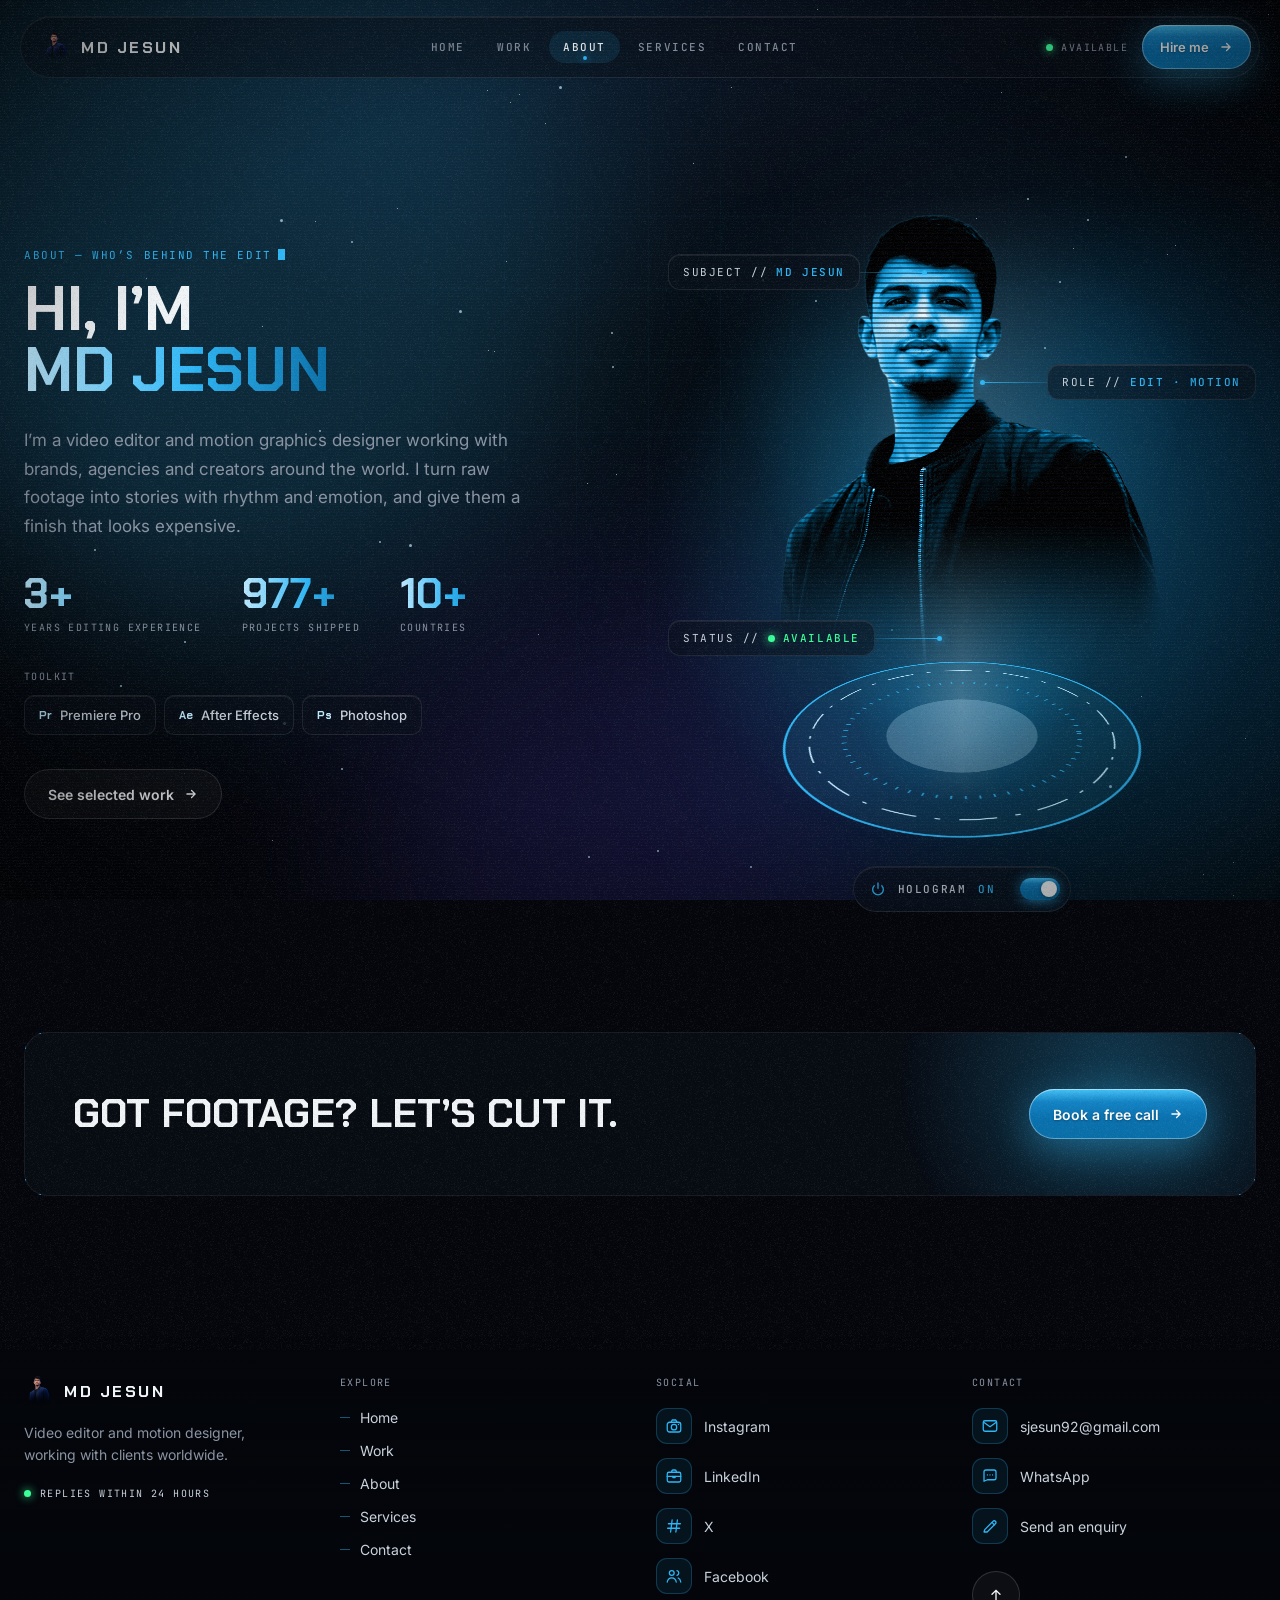
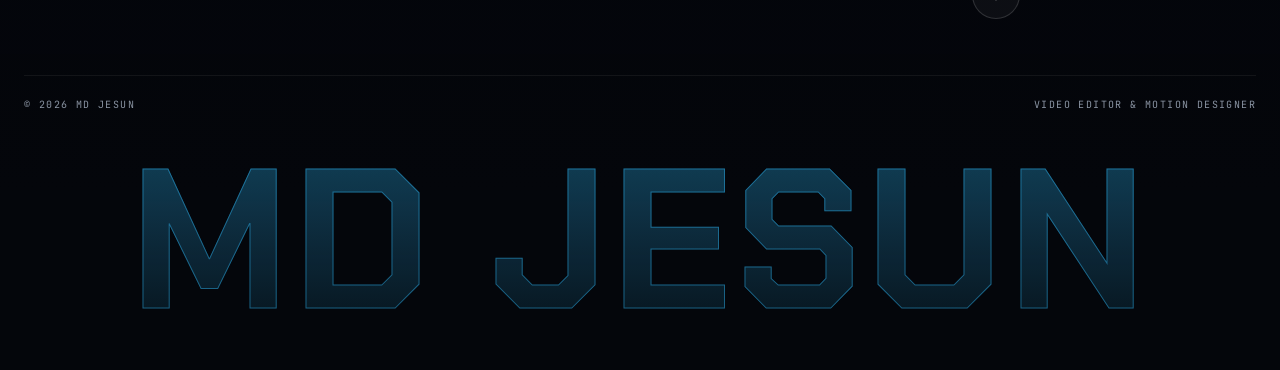
==== commit f78880d9: "Add files via upload" ====
--- a/about.html
+++ b/about.html
@@ -1,5 +1,4 @@
 <!doctype html>
-<!-- Static export of the MD Jesun website. Edit content in the Admin Panel (PHP version) and export again. -->
 <html lang="en" data-theme="midnight" class="no-intro">
 <head>
 <meta charset="utf-8">
@@ -10,12 +9,13 @@
 <meta property="og:type" content="website">
 <meta property="og:title" content="Hi, I’m MD Jesun — MD Jesun">
 <meta property="og:description" content="MD Jesun is a video editor and motion graphics designer cutting commercials, YouTube content and brand films for clients worldwide.">
-<link rel="icon" href="assets/img/favicon.svg?v=1793977056">
+<meta property="og:image" content="https://mdjesun.vercel.app/assets/img/hero-jesun.webp">
+<link rel="icon" href="assets/img/favicon.svg?v=1794114159">
 <link rel="preconnect" href="https://fonts.googleapis.com">
 <link rel="preconnect" href="https://fonts.gstatic.com" crossorigin>
 <link href="https://fonts.googleapis.com/css2?family=Chakra+Petch:wght@500;600;700&amp;family=Inter:wght@400;500;600&amp;family=JetBrains+Mono:wght@400;500;600&amp;display=swap" rel="stylesheet">
-<link rel="stylesheet" href="assets/css/themes.css?v=1793976579">
-<link rel="stylesheet" href="assets/css/style.css?v=1794069111">
+<link rel="stylesheet" href="assets/css/themes.css?v=1794114159">
+<link rel="stylesheet" href="assets/css/style.css?v=1794114159">
 <style>@view-transition{navigation:auto}</style>
 </head>
 <body>
@@ -36,29 +36,29 @@
 </div>
 <header class="nav-wrap">
 <nav class="nav glass" aria-label="Main">
-<a class="brand" href="/" aria-label="MD Jesun, home">
-<img class="brand-logo" src="uploads/holo-jesun-20261107-160005-092f34.webp?v=1794075524" alt="" width="30" height="30"><span class="display" style="font-weight: 700; font-size: 16px; letter-spacing: .16em">MD Jesun</span>
+<a class="brand" href="index.html" aria-label="MD Jesun, home">
+<img class="brand-logo" src="uploads/holo-jesun-20261107-160005-092f34.webp?v=1794114159" alt="" width="30" height="30"><span class="display" style="font-weight: 700; font-size: 16px; letter-spacing: .16em">MD Jesun</span>
 </a>
 <div class="navlinks">
-<a class="navlink" href="/">Home</a>
-<a class="navlink" href="/portfolio">Work</a>
-<a class="navlink active" href="/about" aria-current="page">About</a>
-<a class="navlink" href="/services">Services</a>
-<a class="navlink" href="/contact">Contact</a>
+<a class="navlink" href="index.html">Home</a>
+<a class="navlink" href="portfolio.html">Work</a>
+<a class="navlink active" href="about.html" aria-current="page">About</a>
+<a class="navlink" href="services.html">Services</a>
+<a class="navlink" href="contact.html">Contact</a>
 </div>
 <div class="nav-right">
 <span class="avail mono"><span class="gdot"></span>Available</span>
-<a class="btn btn-primary btn-sm" href="/contact" data-magnet="1">Hire me<svg width="14" height="14" viewBox="0 0 24 24" fill="none" stroke="currentColor" stroke-width="2.2" stroke-linecap="round" aria-hidden="true"><path d="M5 12h14M13 6l6 6-6 6"></path></svg></a>
+<a class="btn btn-primary btn-sm" href="contact.html" data-magnet="1">Hire me<svg width="14" height="14" viewBox="0 0 24 24" fill="none" stroke="currentColor" stroke-width="2.2" stroke-linecap="round" aria-hidden="true"><path d="M5 12h14M13 6l6 6-6 6"></path></svg></a>
 <button class="menu-btn" id="menuBtn" type="button" aria-label="Menu" aria-expanded="false" aria-controls="mmenu"><svg width="18" height="18" viewBox="0 0 24 24" fill="none" stroke="currentColor" stroke-width="2" stroke-linecap="round" aria-hidden="true"><path d="M4 8h16M4 16h16"></path></svg></button>
 </div>
 </nav>
 <div class="mmenu glass" id="mmenu" hidden>
-<a class="mlink" href="/">Home</a>
-<a class="mlink" href="/portfolio">Work</a>
-<a class="mlink" href="/about">About</a>
-<a class="mlink" href="/services">Services</a>
-<a class="mlink" href="/contact">Contact</a>
-<a class="btn btn-primary" href="/contact">Hire me</a>
+<a class="mlink" href="index.html">Home</a>
+<a class="mlink" href="portfolio.html">Work</a>
+<a class="mlink" href="about.html">About</a>
+<a class="mlink" href="services.html">Services</a>
+<a class="mlink" href="contact.html">Contact</a>
+<a class="btn btn-primary" href="contact.html">Hire me</a>
 </div>
 </header>
 <main style="position: relative; z-index: 1">
@@ -74,7 +74,7 @@
 <span class="tool glass rv"><b>Ae</b>After Effects</span>
 <span class="tool glass rv"><b>Ps</b>Photoshop</span>
 </div>
-<div class="rv" style="margin-top: 34px"><a class="btn btn-ghost" href="/portfolio" data-magnet="1">See selected work<svg width="14" height="14" viewBox="0 0 24 24" fill="none" stroke="currentColor" stroke-width="2.2" stroke-linecap="round" aria-hidden="true"><path d="M5 12h14M13 6l6 6-6 6"></path></svg></a></div>
+<div class="rv" style="margin-top: 34px"><a class="btn btn-ghost" href="portfolio.html" data-magnet="1">See selected work<svg width="14" height="14" viewBox="0 0 24 24" fill="none" stroke="currentColor" stroke-width="2.2" stroke-linecap="round" aria-hidden="true"><path d="M5 12h14M13 6l6 6-6 6"></path></svg></a></div>
 </div>
 
 <div class="holo-col">
@@ -86,7 +86,7 @@
 <div class="holo-wipe">
 <div class="holo-reveal">
 <div class="silo-h holo-occl"></div>
-<img src="assets/img/holo-jesun.webp?v=1793977055" alt="Hologram portrait of MD Jesun">
+<img loading="lazy" decoding="async" src="assets/img/holo-jesun.webp?v=1794114159" alt="Hologram portrait of MD Jesun">
 <div class="silo-h holo-tint"></div>
 <div class="silo-h holo-lines"></div>
 <div class="silo-h holo-sweep"></div>
@@ -119,22 +119,22 @@
 <section class="band sec" data-sec="band">
 <div class="band-in hud rv rv-card">
 <p class="band-t">Got footage? Let’s cut it.</p>
-<a class="btn btn-primary" href="/contact" style="position: relative" data-magnet="1">Book a free call<svg width="14" height="14" viewBox="0 0 24 24" fill="none" stroke="currentColor" stroke-width="2.2" stroke-linecap="round" aria-hidden="true"><path d="M5 12h14M13 6l6 6-6 6"></path></svg></a>
+<a class="btn btn-primary" href="contact.html" style="position: relative" data-magnet="1">Book a free call<svg width="14" height="14" viewBox="0 0 24 24" fill="none" stroke="currentColor" stroke-width="2.2" stroke-linecap="round" aria-hidden="true"><path d="M5 12h14M13 6l6 6-6 6"></path></svg></a>
 </div>
 </section>
 <footer class="footer sec" data-sec="footer">
 <div class="foot-top">
 <div class="rv">
-<a class="brand" href="/" aria-label="MD Jesun, home"><img class="brand-logo" src="uploads/holo-jesun-20261107-160005-092f34.webp?v=1794075524" alt="" width="30" height="30"><span class="display" style="font-weight: 700; font-size: 16px; letter-spacing: .16em">MD Jesun</span></a>
+<a class="brand" href="index.html" aria-label="MD Jesun, home"><img class="brand-logo" src="uploads/holo-jesun-20261107-160005-092f34.webp?v=1794114159" alt="" width="30" height="30"><span class="display" style="font-weight: 700; font-size: 16px; letter-spacing: .16em">MD Jesun</span></a>
 <p class="foot-about">Video editor and motion designer, working with clients worldwide.</p>
 <div class="foot-status mono"><span class="gdot"></span>Replies within 24 hours</div>
 </div>
 <div class="rv"><div class="mono foot-h">Explore</div><div class="foot-links">
-<a class="flink fl-nav" href="/"><span class="fl-dash" aria-hidden="true"></span><span class="fl-t">Home</span></a><a class="flink fl-nav" href="/portfolio"><span class="fl-dash" aria-hidden="true"></span><span class="fl-t">Work</span></a><a class="flink fl-nav" href="/about"><span class="fl-dash" aria-hidden="true"></span><span class="fl-t">About</span></a><a class="flink fl-nav" href="/services"><span class="fl-dash" aria-hidden="true"></span><span class="fl-t">Services</span></a><a class="flink fl-nav" href="/contact"><span class="fl-dash" aria-hidden="true"></span><span class="fl-t">Contact</span></a></div></div>
+<a class="flink fl-nav" href="index.html"><span class="fl-dash" aria-hidden="true"></span><span class="fl-t">Home</span></a><a class="flink fl-nav" href="portfolio.html"><span class="fl-dash" aria-hidden="true"></span><span class="fl-t">Work</span></a><a class="flink fl-nav" href="about.html"><span class="fl-dash" aria-hidden="true"></span><span class="fl-t">About</span></a><a class="flink fl-nav" href="services.html"><span class="fl-dash" aria-hidden="true"></span><span class="fl-t">Services</span></a><a class="flink fl-nav" href="contact.html"><span class="fl-dash" aria-hidden="true"></span><span class="fl-t">Contact</span></a></div></div>
 <div class="rv"><div class="mono foot-h">Social</div><div class="foot-links">
 <a class="flink" href="https://www.instagram.com/jesun_video_edits/" target="_blank" rel="noopener" data-magnet="1"><span class="fl-ico"><svg width="18" height="18" viewBox="0 0 24 24" fill="none" stroke="currentColor" stroke-width="1.7" stroke-linecap="round" stroke-linejoin="round" aria-hidden="true"><rect x="3" y="7" width="18" height="13" rx="3"></rect><path d="M8 7l1.6-3h4.8L16 7"></path><circle cx="12" cy="13.5" r="3.6"></circle><path d="M18 10h.01"></path></svg></span><span class="fl-t">Instagram</span><svg class="fl-go" width="12" height="12" viewBox="0 0 24 24" fill="none" stroke="currentColor" stroke-width="2.2" stroke-linecap="round" aria-hidden="true"><path d="M7 17 17 7M9 7h8v8"></path></svg></a><a class="flink" href="https://www.linkedin.com/in/md-jesun-3a6312356/" target="_blank" rel="noopener" data-magnet="1"><span class="fl-ico"><svg width="18" height="18" viewBox="0 0 24 24" fill="none" stroke="currentColor" stroke-width="1.7" stroke-linecap="round" stroke-linejoin="round" aria-hidden="true"><rect x="3" y="7" width="18" height="13" rx="2.2"></rect><path d="M9 7V5.6A1.6 1.6 0 0 1 10.6 4h2.8A1.6 1.6 0 0 1 15 5.6V7M3 12.5h18"></path><path d="M10.5 12.5v1.6h3v-1.6"></path></svg></span><span class="fl-t">LinkedIn</span><svg class="fl-go" width="12" height="12" viewBox="0 0 24 24" fill="none" stroke="currentColor" stroke-width="2.2" stroke-linecap="round" aria-hidden="true"><path d="M7 17 17 7M9 7h8v8"></path></svg></a><a class="flink" href="https://x.com/MD_Jesun001" target="_blank" rel="noopener" data-magnet="1"><span class="fl-ico"><svg width="18" height="18" viewBox="0 0 24 24" fill="none" stroke="currentColor" stroke-width="1.7" stroke-linecap="round" stroke-linejoin="round" aria-hidden="true"><path d="M9.5 4 7.5 20M16.5 4l-2 16M4.5 9h16M3.5 15h16"></path></svg></span><span class="fl-t">X</span><svg class="fl-go" width="12" height="12" viewBox="0 0 24 24" fill="none" stroke="currentColor" stroke-width="2.2" stroke-linecap="round" aria-hidden="true"><path d="M7 17 17 7M9 7h8v8"></path></svg></a><a class="flink" href="https://www.facebook.com/profile.php?id=61558634671074" target="_blank" rel="noopener" data-magnet="1"><span class="fl-ico"><svg width="18" height="18" viewBox="0 0 24 24" fill="none" stroke="currentColor" stroke-width="1.7" stroke-linecap="round" stroke-linejoin="round" aria-hidden="true"><circle cx="9" cy="8" r="3.2"></circle><path d="M3 20c.6-3.6 3-5.6 6-5.6s5.4 2 6 5.6"></path><path d="M16 4.9a3.2 3.2 0 0 1 0 6.2M17.6 14.7c1.9.7 3 2.5 3.4 5.3"></path></svg></span><span class="fl-t">Facebook</span><svg class="fl-go" width="12" height="12" viewBox="0 0 24 24" fill="none" stroke="currentColor" stroke-width="2.2" stroke-linecap="round" aria-hidden="true"><path d="M7 17 17 7M9 7h8v8"></path></svg></a></div></div>
 <div class="rv"><div class="mono foot-h">Contact</div><div class="foot-links">
-<a class="flink" href="mailto:sjesun92@gmail.com" data-magnet="1"><span class="fl-ico"><svg width="18" height="18" viewBox="0 0 24 24" fill="none" stroke="currentColor" stroke-width="1.7" stroke-linecap="round" stroke-linejoin="round" aria-hidden="true"><rect x="3" y="5" width="18" height="14" rx="2.2"></rect><path d="m3.6 7 8.4 6 8.4-6"></path></svg></span><span class="fl-t">sjesun92@gmail.com</span></a><a class="flink" href="https://wa.me/8801813141875?text=Hi%20Jesun%2C%20I%20have%20a%20video%20project%20I%E2%80%99d%20like%20to%20talk%20about." target="_blank" rel="noopener" data-magnet="1"><span class="fl-ico"><svg width="18" height="18" viewBox="0 0 24 24" fill="none" stroke="currentColor" stroke-width="1.7" stroke-linecap="round" stroke-linejoin="round" aria-hidden="true"><path d="M4 19V6.5A2.5 2.5 0 0 1 6.5 4h11A2.5 2.5 0 0 1 20 6.5v8a2.5 2.5 0 0 1-2.5 2.5H8.5z"></path><path d="M8.6 10.6h.01M12 10.6h.01M15.4 10.6h.01"></path></svg></span><span class="fl-t">WhatsApp</span><svg class="fl-go" width="12" height="12" viewBox="0 0 24 24" fill="none" stroke="currentColor" stroke-width="2.2" stroke-linecap="round" aria-hidden="true"><path d="M7 17 17 7M9 7h8v8"></path></svg></a><a class="flink" href="/contact" data-magnet="1"><span class="fl-ico"><svg width="18" height="18" viewBox="0 0 24 24" fill="none" stroke="currentColor" stroke-width="1.7" stroke-linecap="round" stroke-linejoin="round" aria-hidden="true"><path d="M4 20h4.2L19.5 8.7a2.3 2.3 0 0 0-3.2-3.2L5 16.8z"></path><path d="m14.6 7.2 3.2 3.2"></path></svg></span><span class="fl-t">Send an enquiry</span></a>
+<a class="flink" href="mailto:sjesun92@gmail.com" data-magnet="1"><span class="fl-ico"><svg width="18" height="18" viewBox="0 0 24 24" fill="none" stroke="currentColor" stroke-width="1.7" stroke-linecap="round" stroke-linejoin="round" aria-hidden="true"><rect x="3" y="5" width="18" height="14" rx="2.2"></rect><path d="m3.6 7 8.4 6 8.4-6"></path></svg></span><span class="fl-t">sjesun92@gmail.com</span></a><a class="flink" href="https://wa.me/8801813141875?text=Hi%20Jesun%2C%20I%20have%20a%20video%20project%20I%E2%80%99d%20like%20to%20talk%20about." target="_blank" rel="noopener" data-magnet="1"><span class="fl-ico"><svg width="18" height="18" viewBox="0 0 24 24" fill="none" stroke="currentColor" stroke-width="1.7" stroke-linecap="round" stroke-linejoin="round" aria-hidden="true"><path d="M4 19V6.5A2.5 2.5 0 0 1 6.5 4h11A2.5 2.5 0 0 1 20 6.5v8a2.5 2.5 0 0 1-2.5 2.5H8.5z"></path><path d="M8.6 10.6h.01M12 10.6h.01M15.4 10.6h.01"></path></svg></span><span class="fl-t">WhatsApp</span><svg class="fl-go" width="12" height="12" viewBox="0 0 24 24" fill="none" stroke="currentColor" stroke-width="2.2" stroke-linecap="round" aria-hidden="true"><path d="M7 17 17 7M9 7h8v8"></path></svg></a><a class="flink" href="contact.html" data-magnet="1"><span class="fl-ico"><svg width="18" height="18" viewBox="0 0 24 24" fill="none" stroke="currentColor" stroke-width="1.7" stroke-linecap="round" stroke-linejoin="round" aria-hidden="true"><path d="M4 20h4.2L19.5 8.7a2.3 2.3 0 0 0-3.2-3.2L5 16.8z"></path><path d="m14.6 7.2 3.2 3.2"></path></svg></span><span class="fl-t">Send an enquiry</span></a>
 </div>
 <a class="totop" href="#top" aria-label="Back to top" data-magnet="1"><svg width="16" height="16" viewBox="0 0 24 24" fill="none" stroke="currentColor" stroke-width="2" stroke-linecap="round" aria-hidden="true"><path d="M12 19V5M6 11l6-6 6 6"></path></svg></a>
 </div>
@@ -149,6 +149,6 @@
 </div>
 </div>
 <script id="mdj-config" type="application/json">{"autoplay":true,"cursor":true,"timeline":true}</script>
-<script src="assets/js/main.js?v=1794068908"></script>
+<script src="assets/js/main.js?v=1794114159"></script>
 </body>
 </html>
--- a/assets/css/style.css
+++ b/assets/css/style.css
@@ -937,3 +937,47 @@
 @media (prefers-reduced-motion:reduce){
 .vc-ring,.vf-scan,.vc-rec i,.vf-rec i{animation:none}
 }
+
+/* ================= mobile performance fixes =================
+   iPhone Safari closed the tab ("A problem repeatedly occurred") because
+   several full-screen effects were animated at once. Each animated layer is
+   kept in GPU memory, and on a phone (3x pixel density) some of them were
+   hundreds of MB each. Desktop keeps every effect; touch screens and small
+   screens get still versions of the same look. */
+@media (hover:none), (max-width:900px) {
+  /* film grain: was a 200% x 200% screen layer moving 5 times a second */
+  .fx-grain{left:0;top:0;width:100%;height:100%;animation:none;opacity:.35}
+
+  /* aurora glows: blur(100px) on 700px circles, animated forever.
+     Same soft glow, drawn as gradients instead of a live blur */
+  .aur{filter:none;animation:none}
+  .aur1{background:radial-gradient(circle closest-side,rgb(var(--b)),transparent)}
+  .aur2{background:radial-gradient(circle closest-side,rgb(var(--deep)),transparent)}
+  .aur3{background:radial-gradient(circle closest-side,rgb(var(--acc2)),transparent)}
+
+  /* star fields: each one is ~2500 x 4000px of dots; moving them made huge
+     GPU layers (one per section). Keep the stars, stop them moving */
+  .stars{animation:none!important}
+  .stars::after{display:none}
+  .slide-bg .stars{display:none}
+  .bggrid{animation:none}
+
+  /* light sweeps that re-blend the photo every frame */
+  .ph-sweep,.holo-sweep,.vf-scan{animation:none;opacity:0}
+  .ph-screen{animation:none}
+
+  /* the 2400px planet on the contact page: show it in place, no slide-up */
+  .planet,.contact.on .planet{animation:none!important;transform:none!important}
+
+  /* frosted glass (backdrop blur) is very expensive on iOS: use solid tint */
+  .glass,.btn-ghost,.chip-c,.cf-info,.cbtn,.hero-left,.pc-chip,.vc-chip,.tlh-tag,.lbx{
+    -webkit-backdrop-filter:none!important;backdrop-filter:none!important}
+  .glass{background:rgb(var(--glass) / .92)}
+  .chip-c,.cf-info,.pc-chip,.vc-chip{background:rgb(var(--bg) / .88)}
+  .hero-left{background:rgb(var(--bg) / .9)}
+  .btn-ghost,.cbtn{background:rgba(255,255,255,.08)}
+  .lbx{background:rgb(var(--bg) / .96)}
+
+  /* soft glows that are re-drawn while animating */
+  .rings{filter:none}
+}
